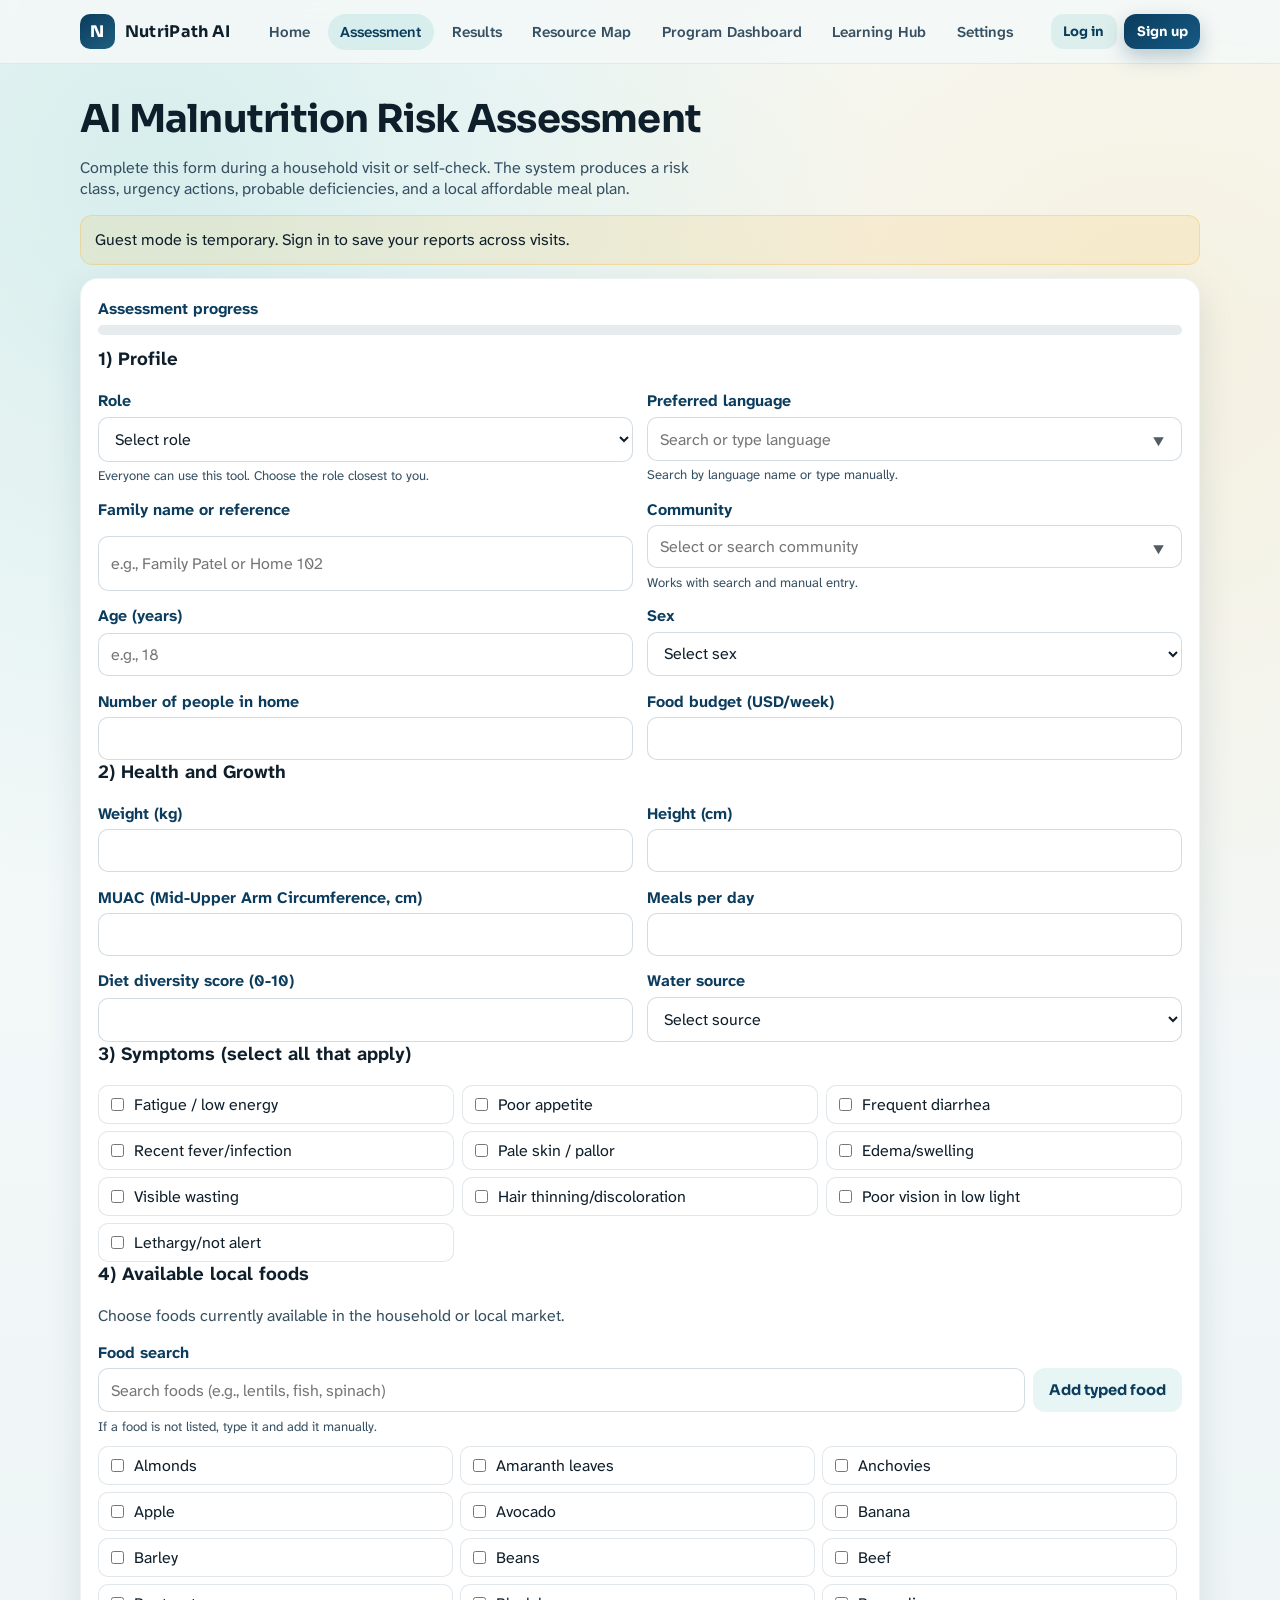
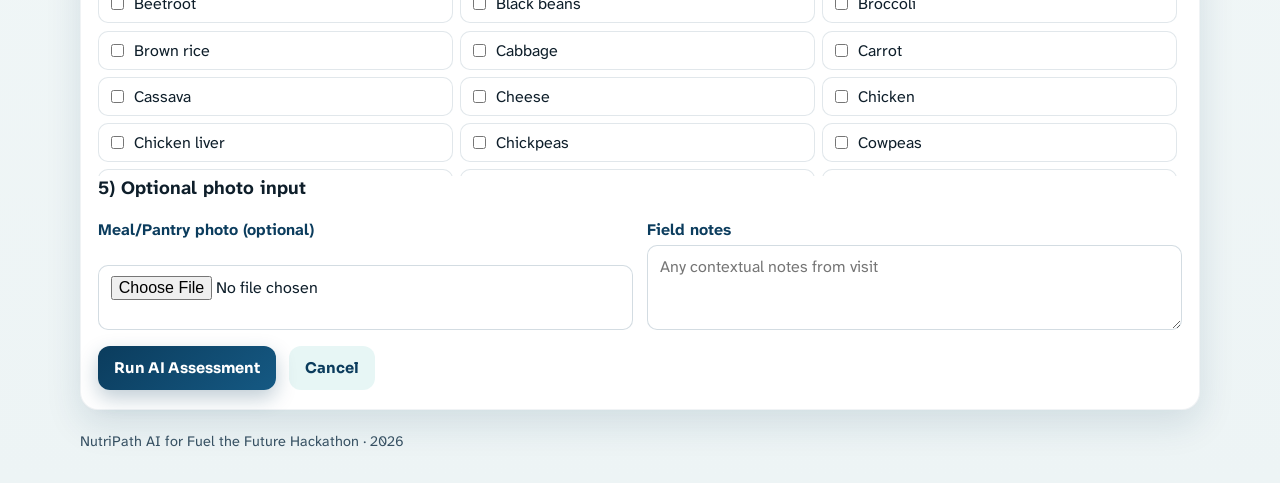
==== assessment.html @ b8ae882f "Accept custom typed inputs across assessment/map and improve custom food flow" ====
<!doctype html>
<html lang="en">
  <head>
    <meta charset="UTF-8" />
    <meta name="viewport" content="width=device-width, initial-scale=1.0" />
    <meta name="theme-color" content="#0b3c5d" />
    <title>NutriPath AI | Assessment</title>
    <link rel="stylesheet" href="./styles.css" />
  </head>
  <body data-page="assessment" data-title-key="title_assessment">
    <header class="topbar">
      <div class="container nav">
        <a class="brand" href="./index.html"><span class="brand-mark">N</span><span>NutriPath AI</span></a>
        <nav class="nav-links" aria-label="Primary navigation">
          <a class="nav-link" data-nav="home" href="./index.html">Home</a>
          <a class="nav-link" data-nav="assessment" href="./assessment.html">Assessment</a>
          <a class="nav-link" data-nav="results" href="./results.html">Results</a>
          <a class="nav-link" data-nav="map" href="./map.html">Resource Map</a>
          <a class="nav-link" data-nav="dashboard" href="./dashboard.html">Program Dashboard</a>
          <a class="nav-link" data-nav="learn" href="./learn.html">Learning Hub</a>
        </nav>
      </div>
    </header>

    <main class="container">
      <section class="page-header">
        <h1 class="page-title" data-i18n="assessment_title">AI Malnutrition Risk Assessment</h1>
        <p class="page-desc" data-i18n="assessment_desc">
          Complete this form during a household visit or self-check. The system produces a risk class, urgency actions,
          probable deficiencies, and a local affordable meal plan.
        </p>
        <div class="alert alert-warn" style="margin-top: 0.7rem;" data-i18n="guest_mode_banner">
          Guest mode is temporary. Sign in to save your reports across visits.
        </div>
      </section>

      <section class="card section">
        <div class="field" style="margin-bottom: 0.8rem;">
          <label for="progress" data-i18n="assessment_progress">Assessment progress</label>
          <div class="progress" id="progress" aria-label="Form completion progress" role="progressbar" aria-valuemin="0" aria-valuemax="100" aria-valuenow="0">
            <span></span>
          </div>
        </div>

        <form id="assessment-form" novalidate>
          <h3 data-i18n="assessment_section_profile">1) Profile</h3>
          <div class="form-grid">
            <div class="field">
              <label for="role" data-i18n="assessment_label_role">Role</label>
              <select id="role" name="role" required>
                <option value="" data-i18n="assessment_option_select_role">Select role</option>
                <option data-i18n="assessment_role_individual">Individual / Family Member</option>
                <option data-i18n="assessment_role_caregiver">Caregiver / Parent</option>
                <option data-i18n="assessment_role_chw">Community Health Worker</option>
                <option data-i18n="assessment_role_ngo">NGO / Clinic Staff</option>
              </select>
              <span class="field-hint" data-i18n="assessment_role_hint">Everyone can use this tool. Choose the role closest to you.</span>
            </div>
            <div class="field">
              <label for="language" data-i18n="assessment_label_language">Preferred language</label>
              <input id="language" name="language" list="language-options" placeholder="Search or type language" data-i18n-placeholder="assessment_placeholder_language" required />
              <datalist id="language-options"></datalist>
              <span class="field-hint" data-i18n="assessment_language_hint">Search by language name or type manually.</span>
            </div>
            <div class="field">
              <label for="householdName" data-i18n="assessment_label_household">Family name or reference</label>
              <input id="householdName" name="householdName" placeholder="e.g., Family Patel or Home 102" data-i18n-placeholder="assessment_placeholder_household" required />
            </div>
            <div class="field">
              <label for="community" data-i18n="assessment_label_community">Community</label>
              <input id="community" name="community" list="community-options" placeholder="Select or search community" data-i18n-placeholder="placeholder_community_search" required />
              <datalist id="community-options"></datalist>
              <span class="field-hint" data-i18n="assessment_community_hint">Works with search and manual entry.</span>
            </div>
            <div class="field">
              <label for="ageYears" data-i18n="assessment_label_age">Age (years)</label>
              <input id="ageYears" name="ageYears" type="number" min="0" max="120" step="1" placeholder="e.g., 18" data-i18n-placeholder="assessment_placeholder_age" required />
            </div>
            <div class="field">
              <label for="sex" data-i18n="assessment_label_sex">Sex</label>
              <select id="sex" name="sex" required>
                <option value="" data-i18n="assessment_option_select_sex">Select sex</option>
                <option data-i18n="assessment_option_female">Female</option>
                <option data-i18n="assessment_option_male">Male</option>
              </select>
            </div>
            <div class="field">
              <label for="householdSize" data-i18n="assessment_label_household_size">Number of people in home</label>
              <input id="householdSize" name="householdSize" type="number" min="1" max="20" required />
            </div>
            <div class="field">
              <label for="weeklyBudget" data-i18n="assessment_label_budget">Food budget (USD/week)</label>
              <input id="weeklyBudget" name="weeklyBudget" type="number" min="1" max="500" required />
            </div>
          </div>

          <h3 data-i18n="assessment_section_health">2) Health and Growth</h3>
          <div class="form-grid">
            <div class="field">
              <label for="weight" data-i18n="assessment_label_weight">Weight (kg)</label>
              <input id="weight" name="weight" type="number" step="0.1" min="1" max="150" required />
            </div>
            <div class="field">
              <label for="height" data-i18n="assessment_label_height">Height (cm)</label>
              <input id="height" name="height" type="number" step="0.1" min="30" max="220" required />
            </div>
            <div class="field">
              <label for="muac" data-i18n="assessment_label_muac">MUAC (Mid-Upper Arm Circumference, cm)</label>
              <input id="muac" name="muac" type="number" step="0.1" min="8" max="35" required />
            </div>
            <div class="field">
              <label for="mealsPerDay" data-i18n="assessment_label_meals">Meals per day</label>
              <input id="mealsPerDay" name="mealsPerDay" type="number" min="1" max="8" required />
            </div>
            <div class="field">
              <label for="dietDiversity" data-i18n="assessment_label_diversity">Diet diversity score (0-10)</label>
              <input id="dietDiversity" name="dietDiversity" type="number" min="0" max="10" required />
            </div>
            <div class="field">
              <label for="waterSource" data-i18n="assessment_label_water">Water source</label>
              <select id="waterSource" name="waterSource" required>
                <option value="" data-i18n="assessment_option_select_source">Select source</option>
                <option value="safe" data-i18n="assessment_option_safe_water">Safe (treated/piped)</option>
                <option value="unsafe" data-i18n="assessment_option_unsafe_water">Unsafe (untreated/open)</option>
              </select>
            </div>
          </div>

          <h3 data-i18n="assessment_section_symptoms">3) Symptoms (select all that apply)</h3>
          <div class="checkbox-grid" id="symptom-list"></div>

          <h3 data-i18n="assessment_section_foods">4) Available local foods</h3>
          <p class="small-text" data-i18n="assessment_food_desc">Choose foods currently available in the household or local market.</p>
          <div class="field search-row">
            <label for="food-search" data-i18n="assessment_label_food_search">Food search</label>
            <div class="inline-search-actions">
              <input id="food-search" type="search" placeholder="Search foods (e.g., lentils, fish, spinach)" data-i18n-placeholder="assessment_placeholder_food_search" />
              <button id="add-custom-food" class="btn btn-secondary" type="button">Add typed food</button>
            </div>
            <span id="custom-food-status" class="field-hint">If a food is not listed, type it and add it manually.</span>
          </div>
          <div class="selected-foods" id="custom-food-list" aria-live="polite"></div>
          <div class="checkbox-grid scroll-grid" id="food-list"></div>

          <h3 data-i18n="assessment_section_photo">5) Optional photo input</h3>
          <div class="form-grid">
            <div class="field">
              <label for="foodPhoto" data-i18n="assessment_label_photo">Meal/Pantry photo (optional)</label>
              <input id="foodPhoto" name="foodPhoto" type="file" accept="image/*" />
            </div>
            <div class="field">
              <label for="notes" data-i18n="assessment_label_notes">Field notes</label>
              <textarea id="notes" name="notes" rows="3" placeholder="Any contextual notes from visit" data-i18n-placeholder="assessment_placeholder_notes"></textarea>
            </div>
          </div>

          <div id="validation-message" class="alert alert-danger hide" role="alert"></div>
          <div class="cta-row" style="margin-top: 1rem;">
            <button class="btn btn-primary" type="submit" data-i18n="assessment_btn_run">Run AI Assessment</button>
            <a class="btn btn-secondary" href="./index.html" data-i18n="common_cancel">Cancel</a>
          </div>
        </form>
      </section>
    </main>

    <footer class="container footer"><span data-i18n="footer_prefix">NutriPath AI for Fuel the Future Hackathon</span> · <span id="year"></span></footer>

    <script src="./data.js"></script>
    <script src="./app.js"></script>
    <script src="./assessment.js"></script>
  </body>
</html>
---- styles.css ----
@import url('https://fonts.googleapis.com/css2?family=Sora:wght@400;600;700;800&family=Atkinson+Hyperlegible+Next:wght@400;500;700&display=swap');

:root {
  --bg: #f4f8f7;
  --surface: #ffffff;
  --ink: #0e1e2a;
  --ink-soft: #365062;
  --primary: #0b3c5d;
  --accent: #17a398;
  --warn: #f4b942;
  --danger: #e63946;
  --success: #11825f;
  --radius-lg: 18px;
  --radius-md: 12px;
  --shadow: 0 14px 36px rgba(11, 60, 93, 0.12);
}

* {
  box-sizing: border-box;
}

body {
  margin: 0;
  font-family: "Atkinson Hyperlegible Next", sans-serif;
  background:
    radial-gradient(circle at 12% 8%, rgba(23, 163, 152, 0.14), transparent 33%),
    radial-gradient(circle at 90% 16%, rgba(244, 185, 66, 0.14), transparent 35%),
    linear-gradient(180deg, #f7fbfb 0%, #edf4f5 100%);
  color: var(--ink);
  min-height: 100vh;
  overflow-x: hidden;
}

a {
  color: inherit;
  text-decoration: none;
}

img {
  max-width: 100%;
}

.container {
  width: min(1120px, calc(100% - 2.2rem));
  margin: 0 auto;
}

.topbar {
  position: sticky;
  top: 0;
  z-index: 20;
  backdrop-filter: blur(8px);
  background: rgba(244, 248, 247, 0.86);
  border-bottom: 1px solid rgba(11, 60, 93, 0.08);
}

.nav {
  display: flex;
  align-items: center;
  justify-content: space-between;
  padding: 0.85rem 0;
  gap: 1rem;
}

.brand {
  display: flex;
  align-items: center;
  gap: 0.6rem;
  font-family: Sora, sans-serif;
  font-weight: 700;
  letter-spacing: 0.02em;
}

.brand-mark {
  width: 35px;
  height: 35px;
  border-radius: 10px;
  background: linear-gradient(145deg, var(--primary), #1f5f7f);
  display: grid;
  place-items: center;
  color: #fff;
  font-weight: 800;
}

.nav-links {
  display: flex;
  gap: 0.35rem;
  flex-wrap: wrap;
}

.auth-controls {
  display: flex;
  gap: 0.45rem;
  align-items: center;
  flex-wrap: wrap;
}

.auth-user {
  border-radius: 999px;
  background: rgba(11, 60, 93, 0.08);
  border: 1px solid rgba(11, 60, 93, 0.08);
  color: var(--primary);
  font-weight: 700;
  padding: 0.36rem 0.7rem;
  font-size: 0.8rem;
}

.nav-link {
  padding: 0.5rem 0.78rem;
  border-radius: 999px;
  color: var(--ink-soft);
  font-weight: 600;
  font-size: 0.94rem;
}

.nav-link.active,
.nav-link:hover {
  background: rgba(23, 163, 152, 0.12);
  color: var(--primary);
}

.hero {
  padding: 3.5rem 0 2.4rem;
  display: grid;
  gap: 1.4rem;
}

.hero h1,
.page-title {
  font-family: Sora, sans-serif;
  line-height: 1.08;
  margin: 0;
  letter-spacing: -0.02em;
}

.hero h1 {
  font-size: clamp(2rem, 4.2vw, 3.4rem);
  max-width: 16ch;
}

.hero p {
  font-size: 1.05rem;
  color: var(--ink-soft);
  margin: 0;
  max-width: 60ch;
}

.cta-row {
  display: flex;
  gap: 0.8rem;
  flex-wrap: wrap;
}

.btn {
  border: 0;
  cursor: pointer;
  display: inline-flex;
  align-items: center;
  justify-content: center;
  gap: 0.45rem;
  border-radius: 12px;
  padding: 0.8rem 1rem;
  font-weight: 700;
  font-family: Sora, sans-serif;
  font-size: 0.92rem;
  transition: transform 0.16s ease, box-shadow 0.16s ease;
}

.btn:hover {
  transform: translateY(-1px);
}

.btn-small {
  padding: 0.55rem 0.78rem;
  font-size: 0.82rem;
}

.btn-primary {
  background: linear-gradient(140deg, var(--primary), #155983);
  color: #fff;
  box-shadow: 0 8px 20px rgba(11, 60, 93, 0.26);
}

.btn-secondary {
  background: rgba(23, 163, 152, 0.1);
  color: var(--primary);
}

.btn-danger {
  background: var(--danger);
  color: #fff;
}

.badges {
  display: flex;
  gap: 0.6rem;
  flex-wrap: wrap;
}

.badge {
  background: rgba(11, 60, 93, 0.08);
  color: var(--primary);
  border: 1px solid rgba(11, 60, 93, 0.08);
  border-radius: 999px;
  padding: 0.25rem 0.65rem;
  font-size: 0.82rem;
  font-weight: 700;
}

.grid-3 {
  display: grid;
  grid-template-columns: repeat(3, minmax(0, 1fr));
  gap: 1rem;
}

.grid-2 {
  display: grid;
  grid-template-columns: 1.2fr 1fr;
  gap: 1rem;
}

.card {
  background: var(--surface);
  border-radius: var(--radius-lg);
  padding: 1.05rem;
  box-shadow: var(--shadow);
  border: 1px solid rgba(11, 60, 93, 0.06);
}

.feature-card h3,
h2,
h3,
h4 {
  margin-top: 0;
}

.feature-card p,
.small-text,
.subtle {
  color: var(--ink-soft);
}

.kpi {
  display: grid;
  gap: 0.35rem;
  border-radius: 14px;
  padding: 0.85rem;
  background: rgba(23, 163, 152, 0.08);
}

.kpi strong {
  font-family: Sora, sans-serif;
  font-size: 1.3rem;
  color: var(--primary);
}

.section {
  padding-block: 1.2rem;
}

.page-header {
  padding: 2.2rem 0 0.8rem;
}

.page-title {
  font-size: clamp(1.7rem, 3.2vw, 2.4rem);
}

.page-desc {
  color: var(--ink-soft);
  max-width: 62ch;
}

.form-grid {
  display: grid;
  grid-template-columns: repeat(2, minmax(0, 1fr));
  gap: 0.9rem;
}

.field {
  display: grid;
  gap: 0.35rem;
  min-width: 0;
}

.field label {
  font-weight: 700;
  color: var(--primary);
}

input,
select,
textarea {
  width: 100%;
  border-radius: 10px;
  border: 1px solid rgba(11, 60, 93, 0.18);
  background: #fff;
  padding: 0.62rem 0.75rem;
  font: inherit;
  color: var(--ink);
}

input[list]::-webkit-calendar-picker-indicator {
  opacity: 0.72;
}

input:focus,
select:focus,
textarea:focus {
  outline: 2px solid rgba(23, 163, 152, 0.26);
  border-color: var(--accent);
}

.checkbox-grid {
  display: grid;
  grid-template-columns: repeat(3, minmax(0, 1fr));
  gap: 0.45rem;
}

.scroll-grid {
  max-height: 330px;
  overflow: auto;
  padding-right: 0.35rem;
}

.search-row {
  margin: 0.55rem 0 0.7rem;
}

.inline-search-actions {
  display: grid;
  grid-template-columns: 1fr auto;
  gap: 0.5rem;
}

.field-hint {
  font-size: 0.82rem;
  color: var(--ink-soft);
}

.checkbox-item {
  display: flex;
  align-items: center;
  gap: 0.45rem;
  border: 1px solid rgba(11, 60, 93, 0.12);
  border-radius: 10px;
  padding: 0.5rem;
  background: #fff;
}

.checkbox-item input {
  width: auto;
}

.progress {
  height: 10px;
  border-radius: 999px;
  background: rgba(11, 60, 93, 0.1);
  overflow: hidden;
}

.progress > span {
  display: block;
  height: 100%;
  border-radius: inherit;
  background: linear-gradient(90deg, var(--accent), #34b9ac);
  width: 0;
  transition: width 0.2s ease;
}

.alert {
  border-radius: 12px;
  padding: 0.85rem;
  border: 1px solid rgba(11, 60, 93, 0.1);
}

.alert-danger {
  background: rgba(230, 57, 70, 0.1);
  border-color: rgba(230, 57, 70, 0.3);
}

.alert-warn {
  background: rgba(244, 185, 66, 0.15);
  border-color: rgba(244, 185, 66, 0.35);
}

.alert-success {
  background: rgba(17, 130, 95, 0.1);
  border-color: rgba(17, 130, 95, 0.3);
}

.risk-ring {
  width: 140px;
  aspect-ratio: 1;
  border-radius: 50%;
  display: grid;
  place-items: center;
  margin: 0 auto;
  background:
    radial-gradient(circle closest-side, #fff 78%, transparent 79% 100%),
    conic-gradient(var(--ring-color, var(--accent)) calc(var(--ring-progress, 0) * 1%), rgba(11, 60, 93, 0.13) 0);
}

.risk-ring strong {
  font-family: Sora, sans-serif;
  font-size: 1.55rem;
  color: var(--primary);
}

.table {
  width: 100%;
  border-collapse: collapse;
}

.table th,
.table td {
  padding: 0.55rem;
  text-align: left;
  border-bottom: 1px solid rgba(11, 60, 93, 0.08);
  vertical-align: top;
}

.table th {
  color: var(--primary);
  font-family: Sora, sans-serif;
  font-size: 0.84rem;
}

.map-shell {
  display: grid;
  grid-template-columns: 330px 1fr;
  gap: 1rem;
}

#resource-map {
  height: 500px;
  border-radius: var(--radius-lg);
  overflow: hidden;
  border: 1px solid rgba(11, 60, 93, 0.08);
}

#resource-map .leaflet-control-attribution {
  font-size: 0.66rem;
  background: rgba(255, 255, 255, 0.72);
  color: #355266;
  padding: 0.12rem 0.4rem;
}

.map-label {
  background: transparent;
  border: 0;
}

.map-label span {
  display: inline-block;
  font-size: 0.6rem;
  font-weight: 700;
  line-height: 1.2;
  color: rgba(11, 60, 93, 0.82);
  font-family: Sora, sans-serif;
  background: rgba(255, 255, 255, 0.72);
  border: 1px solid rgba(11, 60, 93, 0.14);
  border-radius: 999px;
  padding: 0.08rem 0.32rem;
  white-space: nowrap;
  text-transform: none;
}

.resource-list {
  display: grid;
  gap: 0.6rem;
  max-height: 500px;
  overflow: auto;
}

.resource-item {
  border: 1px solid rgba(11, 60, 93, 0.1);
  border-radius: 10px;
  padding: 0.7rem;
  background: #fff;
}

.tag {
  display: inline-block;
  font-size: 0.74rem;
  padding: 0.2rem 0.5rem;
  border-radius: 999px;
  background: rgba(23, 163, 152, 0.14);
  color: var(--primary);
  margin-right: 0.3rem;
}

.metric-grid {
  display: grid;
  grid-template-columns: repeat(4, minmax(0, 1fr));
  gap: 0.75rem;
}

.metric {
  background: #fff;
  border-radius: 12px;
  padding: 0.8rem;
  border: 1px solid rgba(11, 60, 93, 0.08);
}

.metric span {
  color: var(--ink-soft);
  font-size: 0.84rem;
}

.metric strong {
  display: block;
  margin-top: 0.2rem;
  font-family: Sora, sans-serif;
  color: var(--primary);
  font-size: 1.35rem;
}

.lesson-grid {
  display: grid;
  grid-template-columns: repeat(3, minmax(0, 1fr));
  gap: 1rem;
}

.lesson-card {
  border-radius: 14px;
  padding: 1rem;
  border: 1px solid rgba(11, 60, 93, 0.1);
  background: #fff;
}

.selected-foods {
  display: flex;
  flex-wrap: wrap;
  gap: 0.45rem;
  margin-top: 0.7rem;
}

.selected-food-chip {
  display: inline-flex;
  align-items: center;
  gap: 0.35rem;
  border: 1px solid rgba(11, 60, 93, 0.12);
  border-radius: 999px;
  padding: 0.25rem 0.55rem;
  background: rgba(23, 163, 152, 0.08);
  color: var(--primary);
  font-size: 0.82rem;
  font-weight: 700;
}

.selected-food-chip button {
  border: 0;
  background: transparent;
  color: var(--primary);
  cursor: pointer;
  font-weight: 800;
  line-height: 1;
  padding: 0;
}

#hub-food-results .card {
  box-shadow: none;
}

#hub-food-results ul {
  margin: 0.45rem 0 0;
  padding-left: 1.1rem;
  display: grid;
  gap: 0.4rem;
}

.meal-idea-item {
  background: rgba(23, 163, 152, 0.06);
  border: 1px solid rgba(11, 60, 93, 0.1);
  border-radius: 10px;
  padding: 0.55rem 0.65rem;
  list-style: none;
}

.meal-idea-name {
  display: block;
  font-family: Sora, sans-serif;
  color: var(--primary);
  margin-bottom: 0.2rem;
}

.footer {
  padding: 1.4rem 0 2rem;
  color: var(--ink-soft);
  font-size: 0.9rem;
}

.auth-shell {
  display: grid;
  gap: 1rem;
  grid-template-columns: repeat(2, minmax(0, 1fr));
}

.status-msg {
  font-size: 0.9rem;
  margin-top: 0.5rem;
}

.status-ok {
  color: var(--success);
}

.status-err {
  color: var(--danger);
}

.hide {
  display: none !important;
}

@media (max-width: 980px) {
  .grid-3,
  .lesson-grid,
  .metric-grid,
  .checkbox-grid,
  .form-grid {
    grid-template-columns: repeat(2, minmax(0, 1fr));
  }

  .grid-2,
  .map-shell {
    grid-template-columns: 1fr;
  }

  #resource-map {
    height: 380px;
  }
}

@media (max-width: 680px) {
  .grid-3,
  .lesson-grid,
  .metric-grid,
  .checkbox-grid,
  .form-grid {
    grid-template-columns: 1fr;
  }

  .hero {
    padding-top: 2.5rem;
  }

  .nav {
    align-items: flex-start;
    flex-direction: column;
  }

  .nav-links {
    width: 100%;
    overflow-x: auto;
    padding-bottom: 0.2rem;
    flex-wrap: nowrap;
  }

  .auth-controls {
    width: 100%;
  }

  .auth-shell {
    grid-template-columns: 1fr;
  }
}
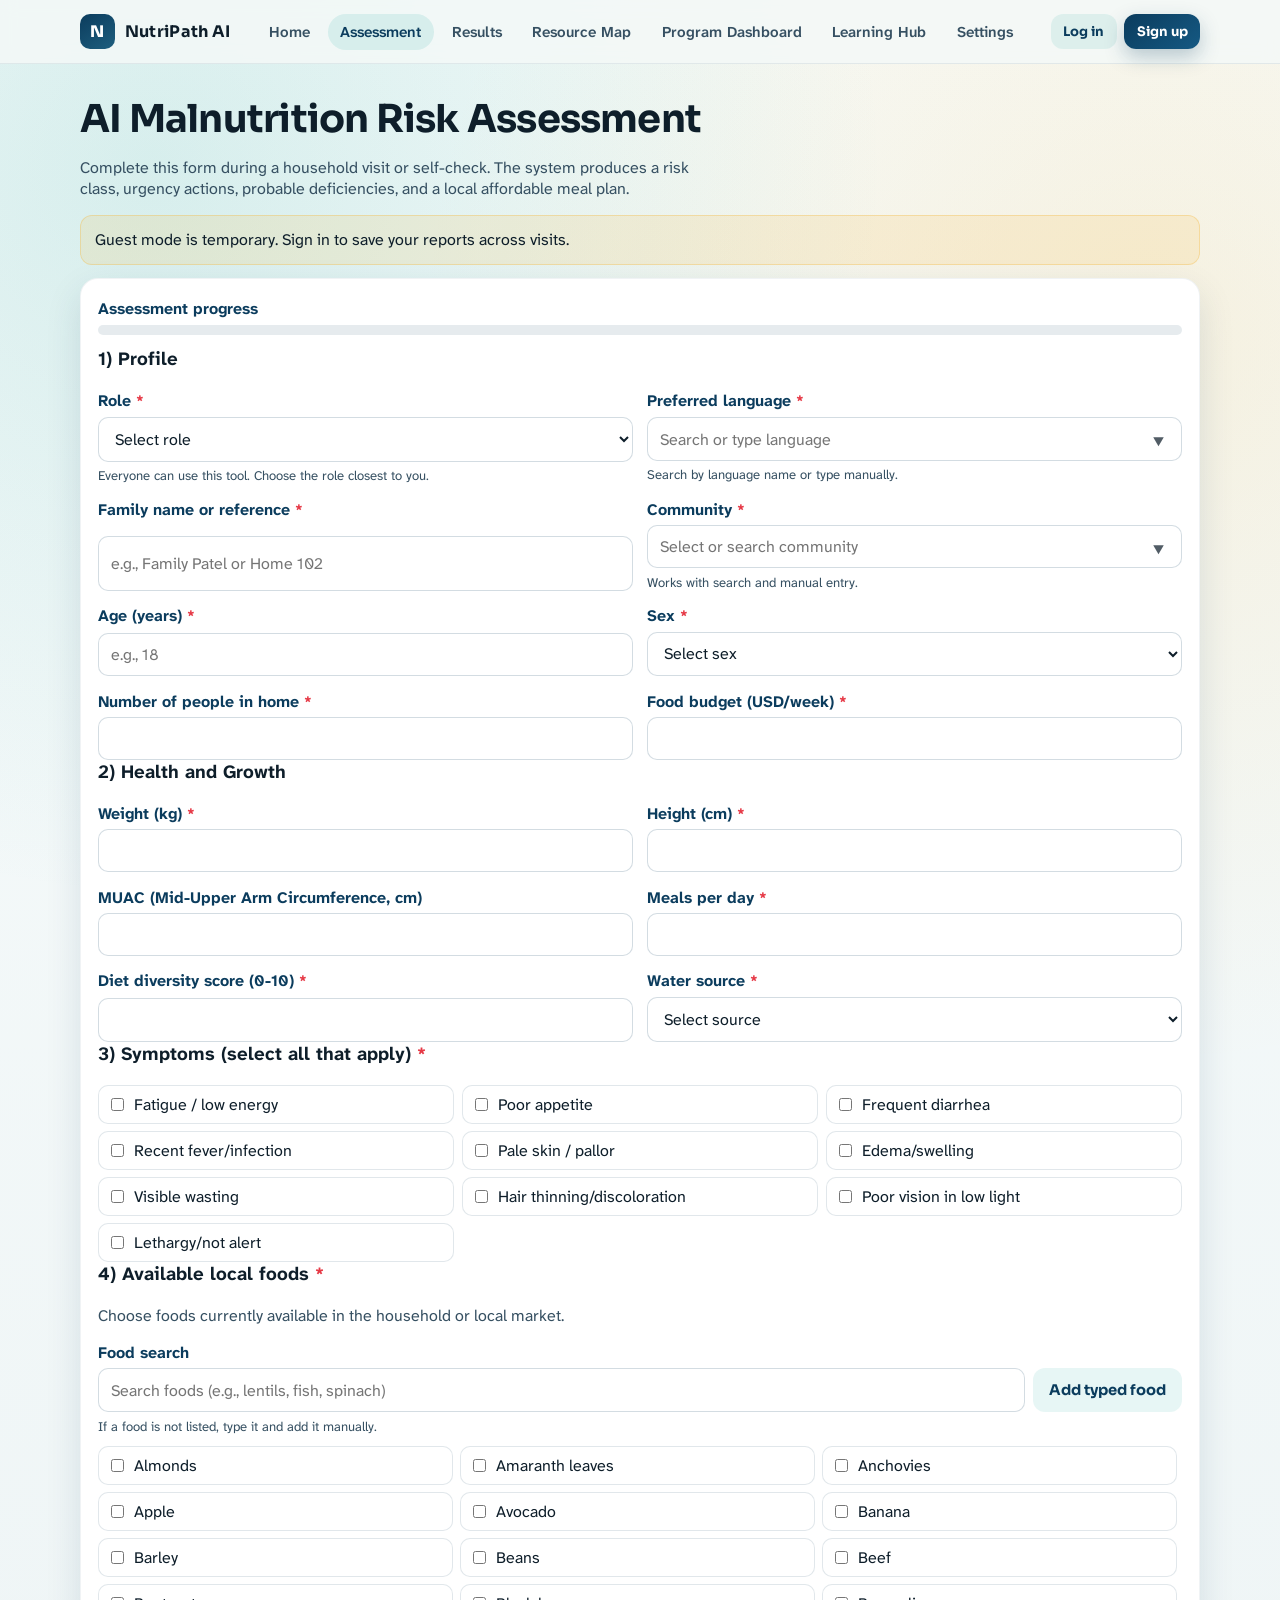
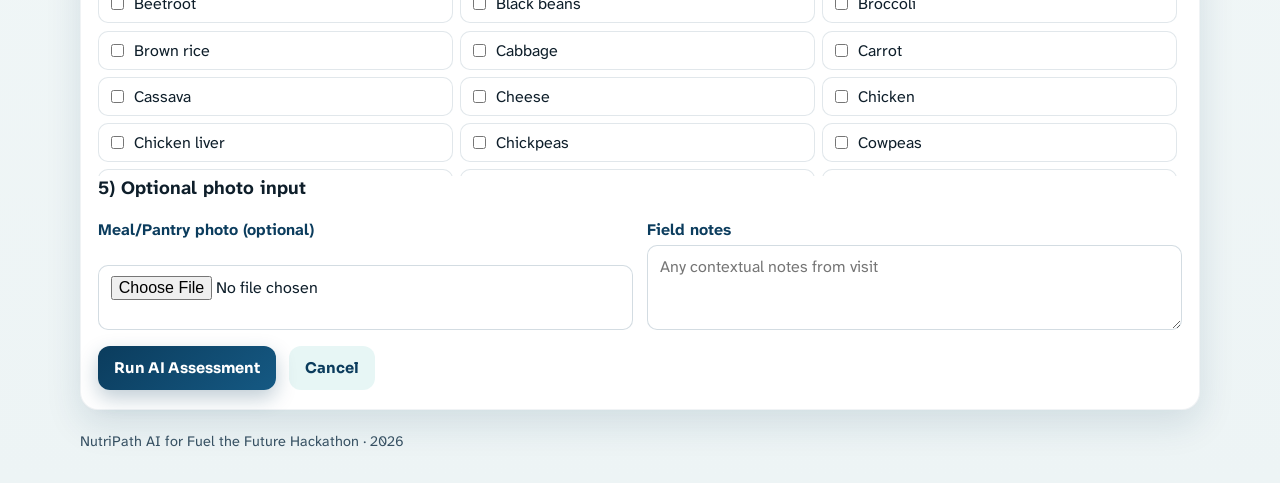
==== commit 158a8698: "Fix location filter fallback, expand resources, and make MUAC optional" ====
--- a/assessment.html
+++ b/assessment.html
@@ -46,7 +46,7 @@
           <h3 data-i18n="assessment_section_profile">1) Profile</h3>
           <div class="form-grid">
             <div class="field">
-              <label for="role" data-i18n="assessment_label_role">Role</label>
+              <label for="role" class="required-field-label" data-i18n="assessment_label_role">Role</label>
               <select id="role" name="role" required>
                 <option value="" data-i18n="assessment_option_select_role">Select role</option>
                 <option data-i18n="assessment_role_individual">Individual / Family Member</option>
@@ -57,27 +57,27 @@
               <span class="field-hint" data-i18n="assessment_role_hint">Everyone can use this tool. Choose the role closest to you.</span>
             </div>
             <div class="field">
-              <label for="language" data-i18n="assessment_label_language">Preferred language</label>
+              <label for="language" class="required-field-label" data-i18n="assessment_label_language">Preferred language</label>
               <input id="language" name="language" list="language-options" placeholder="Search or type language" data-i18n-placeholder="assessment_placeholder_language" required />
               <datalist id="language-options"></datalist>
               <span class="field-hint" data-i18n="assessment_language_hint">Search by language name or type manually.</span>
             </div>
             <div class="field">
-              <label for="householdName" data-i18n="assessment_label_household">Family name or reference</label>
+              <label for="householdName" class="required-field-label" data-i18n="assessment_label_household">Family name or reference</label>
               <input id="householdName" name="householdName" placeholder="e.g., Family Patel or Home 102" data-i18n-placeholder="assessment_placeholder_household" required />
             </div>
             <div class="field">
-              <label for="community" data-i18n="assessment_label_community">Community</label>
+              <label for="community" class="required-field-label" data-i18n="assessment_label_community">Community</label>
               <input id="community" name="community" list="community-options" placeholder="Select or search community" data-i18n-placeholder="placeholder_community_search" required />
               <datalist id="community-options"></datalist>
               <span class="field-hint" data-i18n="assessment_community_hint">Works with search and manual entry.</span>
             </div>
             <div class="field">
-              <label for="ageYears" data-i18n="assessment_label_age">Age (years)</label>
+              <label for="ageYears" class="required-field-label" data-i18n="assessment_label_age">Age (years)</label>
               <input id="ageYears" name="ageYears" type="number" min="0" max="120" step="1" placeholder="e.g., 18" data-i18n-placeholder="assessment_placeholder_age" required />
             </div>
             <div class="field">
-              <label for="sex" data-i18n="assessment_label_sex">Sex</label>
+              <label for="sex" class="required-field-label" data-i18n="assessment_label_sex">Sex</label>
               <select id="sex" name="sex" required>
                 <option value="" data-i18n="assessment_option_select_sex">Select sex</option>
                 <option data-i18n="assessment_option_female">Female</option>
@@ -85,11 +85,11 @@
               </select>
             </div>
             <div class="field">
-              <label for="householdSize" data-i18n="assessment_label_household_size">Number of people in home</label>
+              <label for="householdSize" class="required-field-label" data-i18n="assessment_label_household_size">Number of people in home</label>
               <input id="householdSize" name="householdSize" type="number" min="1" max="20" required />
             </div>
             <div class="field">
-              <label for="weeklyBudget" data-i18n="assessment_label_budget">Food budget (USD/week)</label>
+              <label for="weeklyBudget" class="required-field-label" data-i18n="assessment_label_budget">Food budget (USD/week)</label>
               <input id="weeklyBudget" name="weeklyBudget" type="number" min="1" max="500" required />
             </div>
           </div>
@@ -97,27 +97,27 @@
           <h3 data-i18n="assessment_section_health">2) Health and Growth</h3>
           <div class="form-grid">
             <div class="field">
-              <label for="weight" data-i18n="assessment_label_weight">Weight (kg)</label>
+              <label for="weight" class="required-field-label" data-i18n="assessment_label_weight">Weight (kg)</label>
               <input id="weight" name="weight" type="number" step="0.1" min="1" max="150" required />
             </div>
             <div class="field">
-              <label for="height" data-i18n="assessment_label_height">Height (cm)</label>
+              <label for="height" class="required-field-label" data-i18n="assessment_label_height">Height (cm)</label>
               <input id="height" name="height" type="number" step="0.1" min="30" max="220" required />
             </div>
             <div class="field">
               <label for="muac" data-i18n="assessment_label_muac">MUAC (Mid-Upper Arm Circumference, cm)</label>
-              <input id="muac" name="muac" type="number" step="0.1" min="8" max="35" required />
+              <input id="muac" name="muac" type="number" step="0.1" min="8" max="35" />
             </div>
             <div class="field">
-              <label for="mealsPerDay" data-i18n="assessment_label_meals">Meals per day</label>
+              <label for="mealsPerDay" class="required-field-label" data-i18n="assessment_label_meals">Meals per day</label>
               <input id="mealsPerDay" name="mealsPerDay" type="number" min="1" max="8" required />
             </div>
             <div class="field">
-              <label for="dietDiversity" data-i18n="assessment_label_diversity">Diet diversity score (0-10)</label>
+              <label for="dietDiversity" class="required-field-label" data-i18n="assessment_label_diversity">Diet diversity score (0-10)</label>
               <input id="dietDiversity" name="dietDiversity" type="number" min="0" max="10" required />
             </div>
             <div class="field">
-              <label for="waterSource" data-i18n="assessment_label_water">Water source</label>
+              <label for="waterSource" class="required-field-label" data-i18n="assessment_label_water">Water source</label>
               <select id="waterSource" name="waterSource" required>
                 <option value="" data-i18n="assessment_option_select_source">Select source</option>
                 <option value="safe" data-i18n="assessment_option_safe_water">Safe (treated/piped)</option>
@@ -126,10 +126,10 @@
             </div>
           </div>
 
-          <h3 data-i18n="assessment_section_symptoms">3) Symptoms (select all that apply)</h3>
+          <h3 class="required-field-label" data-i18n="assessment_section_symptoms">3) Symptoms (select all that apply)</h3>
           <div class="checkbox-grid" id="symptom-list"></div>
 
-          <h3 data-i18n="assessment_section_foods">4) Available local foods</h3>
+          <h3 class="required-field-label" data-i18n="assessment_section_foods">4) Available local foods</h3>
           <p class="small-text" data-i18n="assessment_food_desc">Choose foods currently available in the household or local market.</p>
           <div class="field search-row">
             <label for="food-search" data-i18n="assessment_label_food_search">Food search</label>
--- a/styles.css
+++ b/styles.css
@@ -288,6 +288,12 @@
   color: var(--primary);
 }
 
+.required-field-label::after {
+  content: " *";
+  color: #e63946;
+  font-weight: 800;
+}
+
 input,
 select,
 textarea {
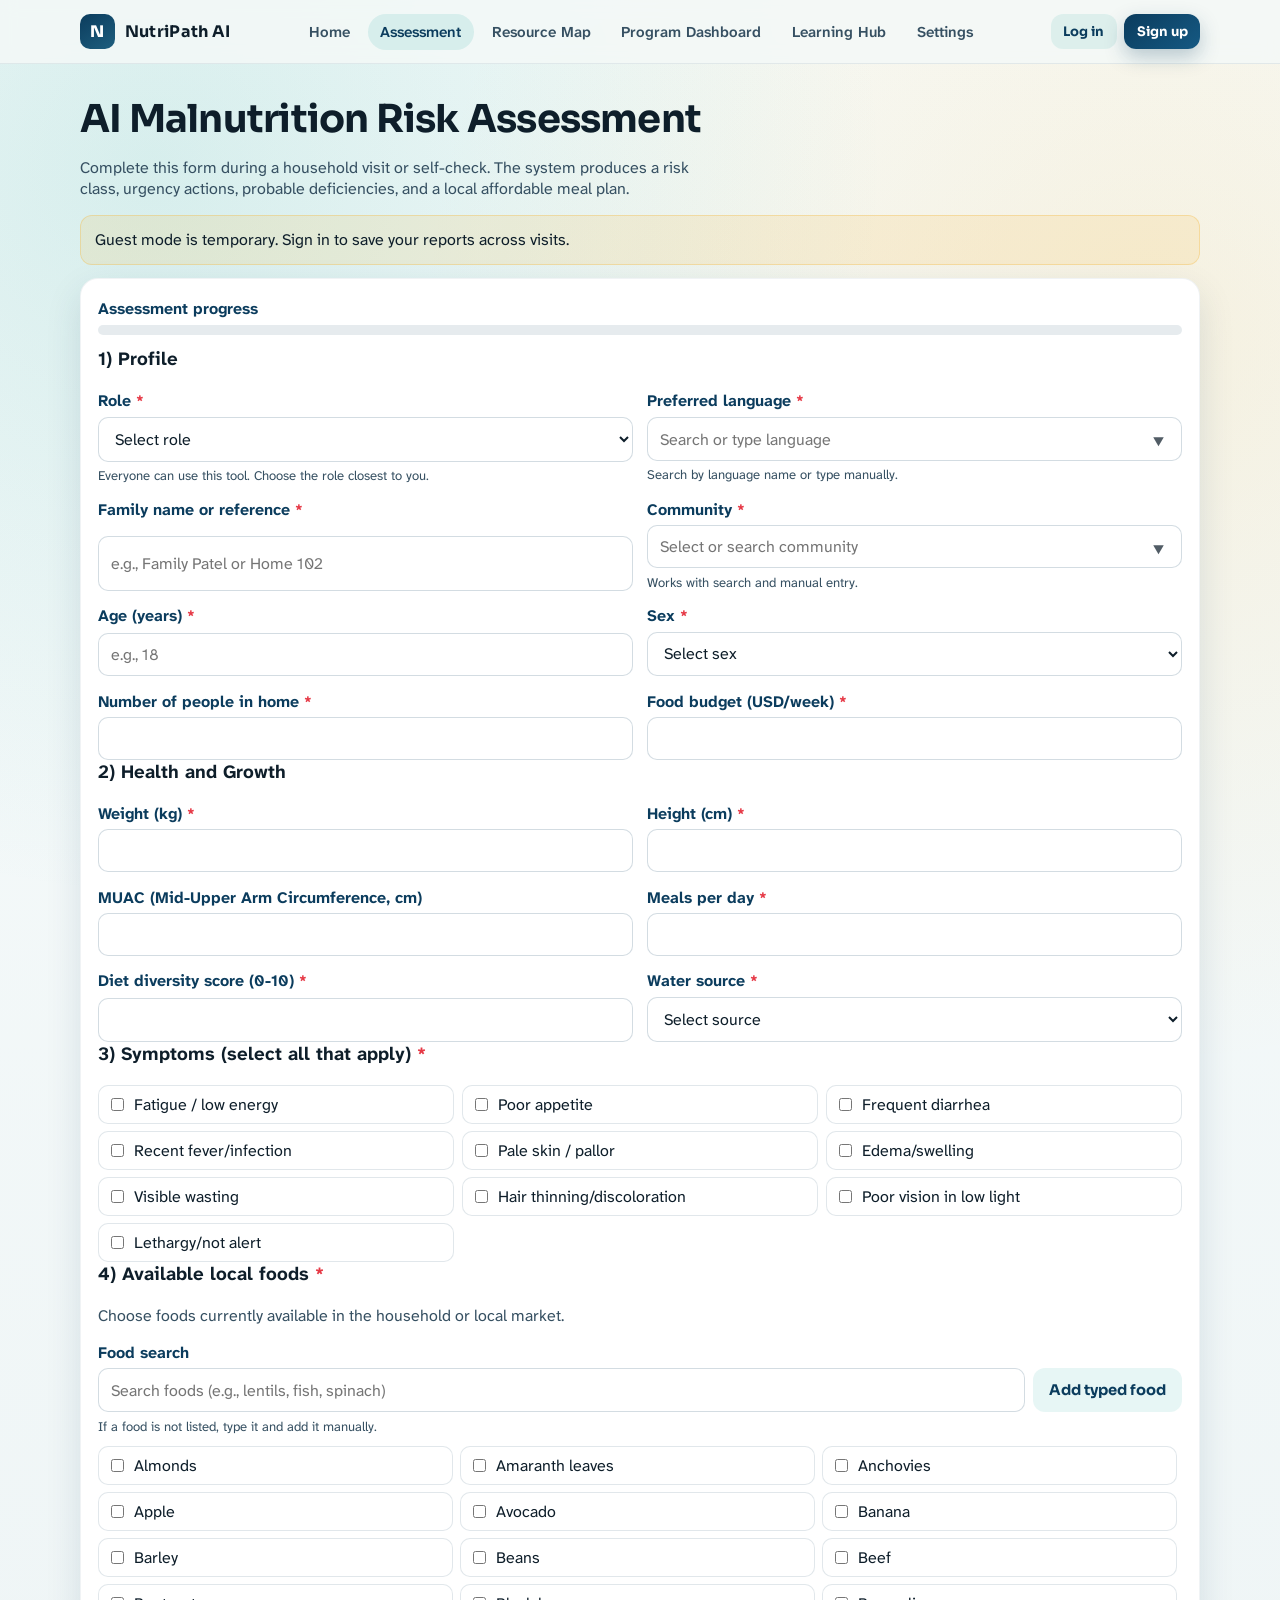
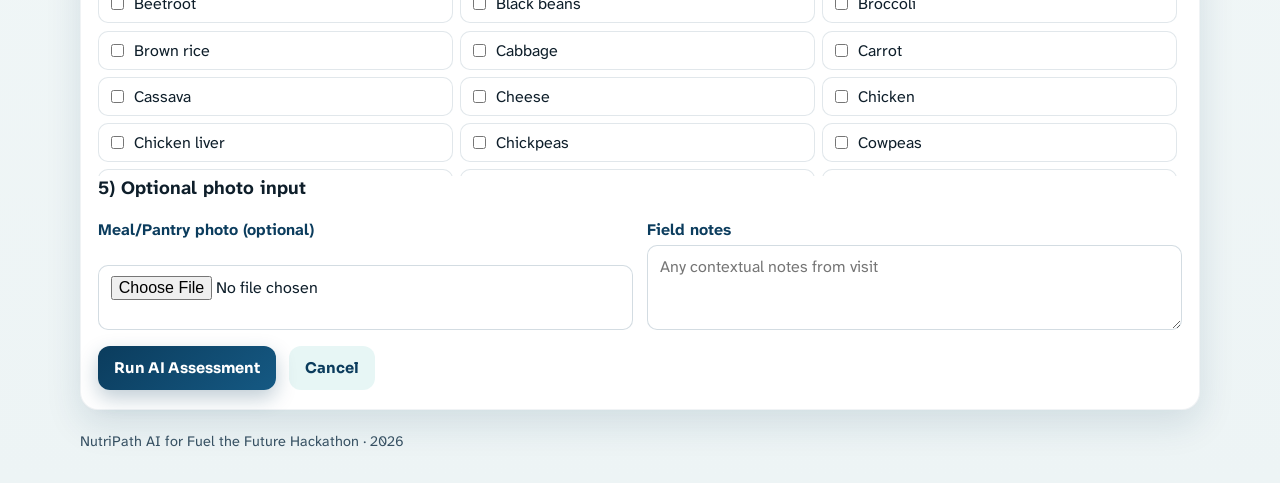
==== commit 822af193: "Merge assessment and results flow, simplify nav, and support inline results" ====
--- a/assessment.html
+++ b/assessment.html
@@ -14,7 +14,6 @@
         <nav class="nav-links" aria-label="Primary navigation">
           <a class="nav-link" data-nav="home" href="./index.html">Home</a>
           <a class="nav-link" data-nav="assessment" href="./assessment.html">Assessment</a>
-          <a class="nav-link" data-nav="results" href="./results.html">Results</a>
           <a class="nav-link" data-nav="map" href="./map.html">Resource Map</a>
           <a class="nav-link" data-nav="dashboard" href="./dashboard.html">Program Dashboard</a>
           <a class="nav-link" data-nav="learn" href="./learn.html">Learning Hub</a>
@@ -161,6 +160,86 @@
           </div>
         </form>
       </section>
+
+      <section id="assessment-results-panel" class="section hide">
+        <section class="page-header">
+          <h2 class="page-title" data-i18n="results_title">Assessment Results</h2>
+          <p class="page-desc" id="result-summary" data-i18n="results_latest">Latest AI screening output appears below.</p>
+        </section>
+
+        <section id="empty-state" class="card section hide">
+          <h3 data-i18n="results_empty_title">No assessment found</h3>
+          <p class="subtle" data-i18n="results_empty_desc">Run a new assessment to generate AI results and recommendations.</p>
+        </section>
+
+        <section id="results-content" class="section hide">
+          <div class="grid-2">
+            <article class="card">
+              <h3 data-i18n="results_risk_title">Risk Classification</h3>
+              <div class="risk-ring" id="risk-ring"><strong id="risk-score">0</strong></div>
+              <p><strong id="risk-category"></strong></p>
+              <div id="risk-alert" class="alert" role="status"></div>
+              <div class="cta-row" style="margin-top: 0.75rem;">
+                <button class="btn btn-secondary" id="speak-btn" type="button" data-i18n="results_btn_read">Read aloud</button>
+                <button class="btn btn-secondary" id="print-btn" type="button" data-i18n="results_btn_print">Print summary</button>
+              </div>
+            </article>
+
+            <article class="card">
+              <h3 data-i18n="results_actions_title">Priority Actions</h3>
+              <ol id="actions-list"></ol>
+              <div class="alert alert-warn" id="follow-up-text"></div>
+            </article>
+          </div>
+
+          <div class="grid-2 section">
+            <article class="card">
+              <h3 data-i18n="results_def_title">Likely Deficiencies</h3>
+              <table class="table" id="deficiency-table">
+                <thead>
+                  <tr>
+                    <th data-i18n="results_def_head_nutrient">Nutrient concern</th>
+                    <th data-i18n="results_def_head_signal">Signal score</th>
+                    <th data-i18n="results_def_head_conf">Confidence</th>
+                  </tr>
+                </thead>
+                <tbody></tbody>
+              </table>
+            </article>
+
+            <article class="card">
+              <h3 data-i18n="results_nearest_title">Nearest Services</h3>
+              <div id="resource-cards"></div>
+              <div class="cta-row" style="margin-top: 0.75rem;">
+                <a class="btn btn-primary" href="./map.html" data-i18n="results_open_map">Open Resource Map</a>
+              </div>
+            </article>
+          </div>
+
+          <article class="card section">
+            <h3 data-i18n="results_meal_title">7-Day Local Meal Plan</h3>
+            <p class="subtle" data-i18n="results_meal_desc">Budget-aware recommendations optimized for nutrients and locally available foods.</p>
+            <table class="table" id="meal-plan-table">
+              <thead>
+                <tr>
+                  <th data-i18n="results_meal_head_day">Day</th>
+                  <th data-i18n="results_meal_head_breakfast">Breakfast</th>
+                  <th data-i18n="results_meal_head_lunch">Lunch</th>
+                  <th data-i18n="results_meal_head_dinner">Dinner</th>
+                  <th data-i18n="results_meal_head_cost">Est. cost</th>
+                </tr>
+              </thead>
+              <tbody></tbody>
+            </table>
+            <div id="budget-alert" class="alert" style="margin-top: 0.7rem;"></div>
+          </article>
+
+          <div class="cta-row section">
+            <a class="btn btn-primary" href="./assessment.html" data-i18n="results_run_again">Run Another Assessment</a>
+            <a class="btn btn-secondary" href="./dashboard.html" data-i18n="results_view_dashboard">View Program Dashboard</a>
+          </div>
+        </section>
+      </section>
     </main>
 
     <footer class="container footer"><span data-i18n="footer_prefix">NutriPath AI for Fuel the Future Hackathon</span> · <span id="year"></span></footer>
@@ -168,5 +247,6 @@
     <script src="./data.js"></script>
     <script src="./app.js"></script>
     <script src="./assessment.js"></script>
+    <script src="./results.js"></script>
   </body>
 </html>
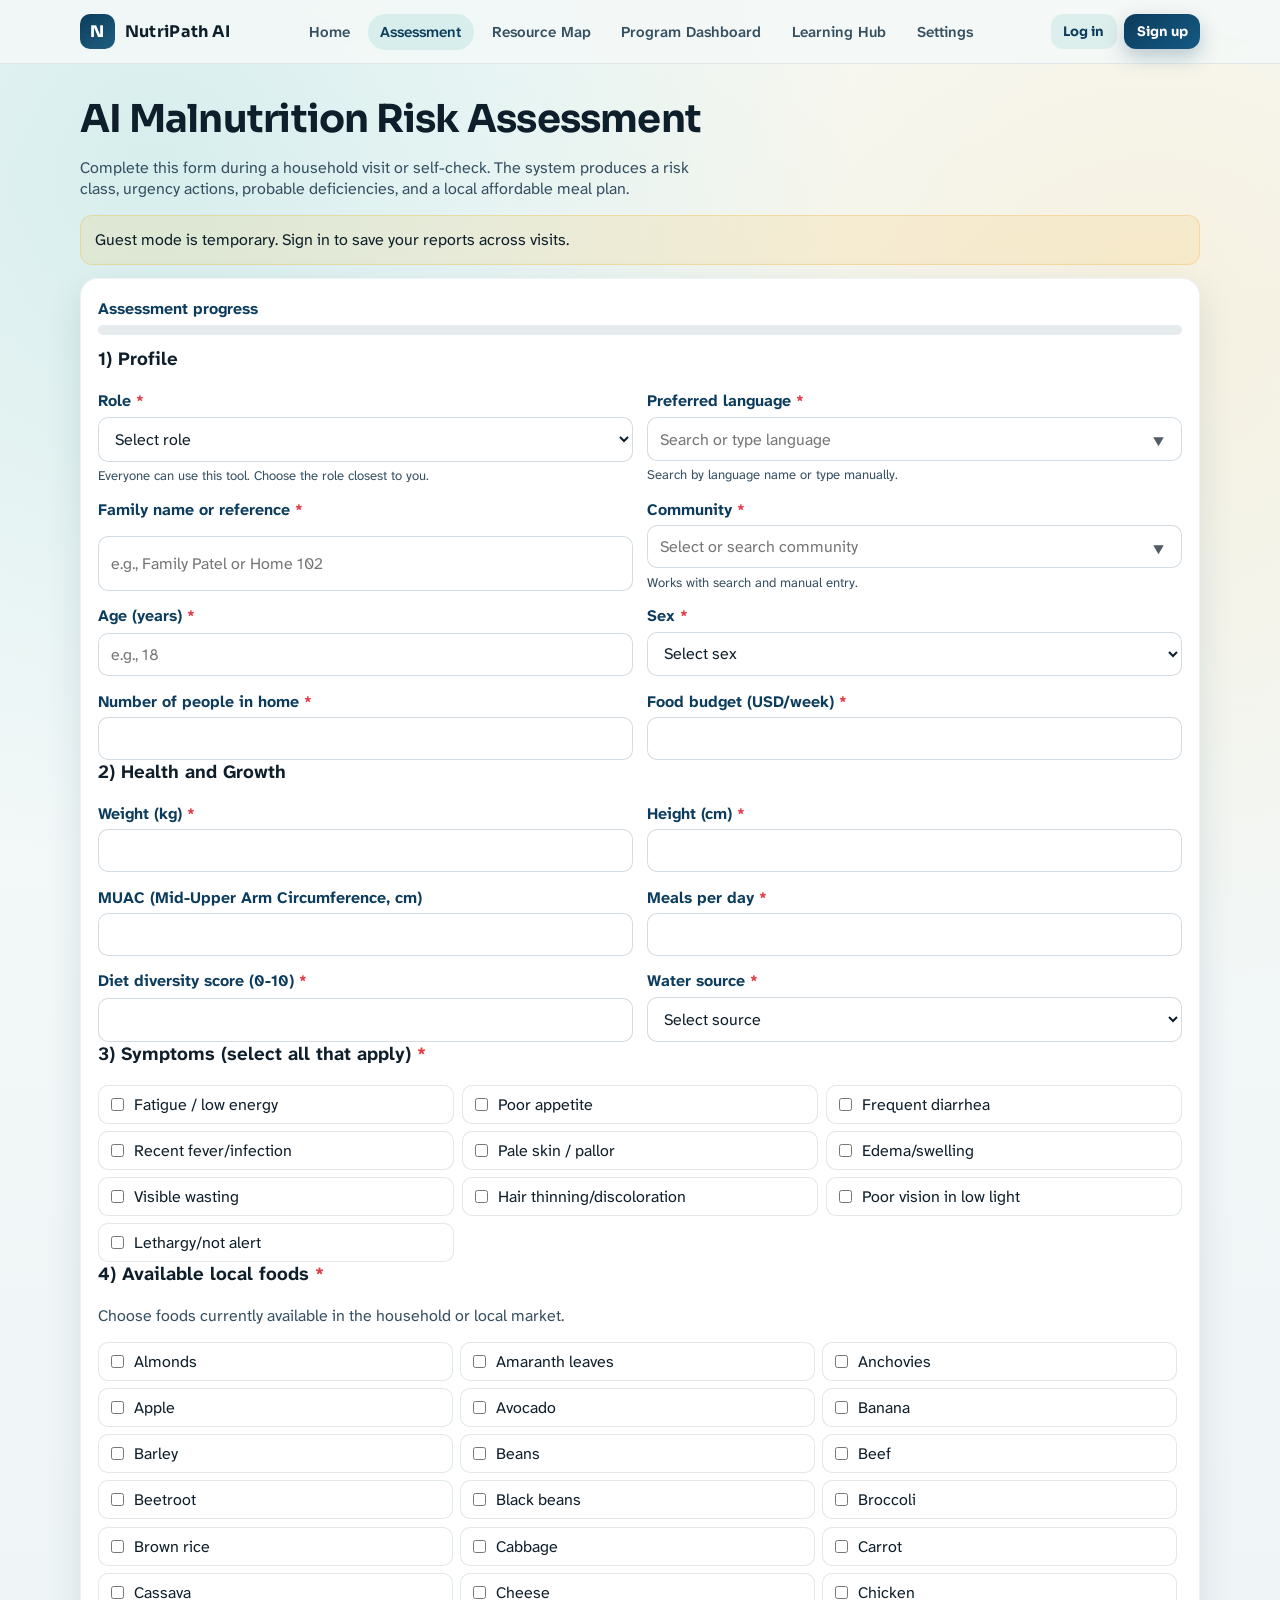
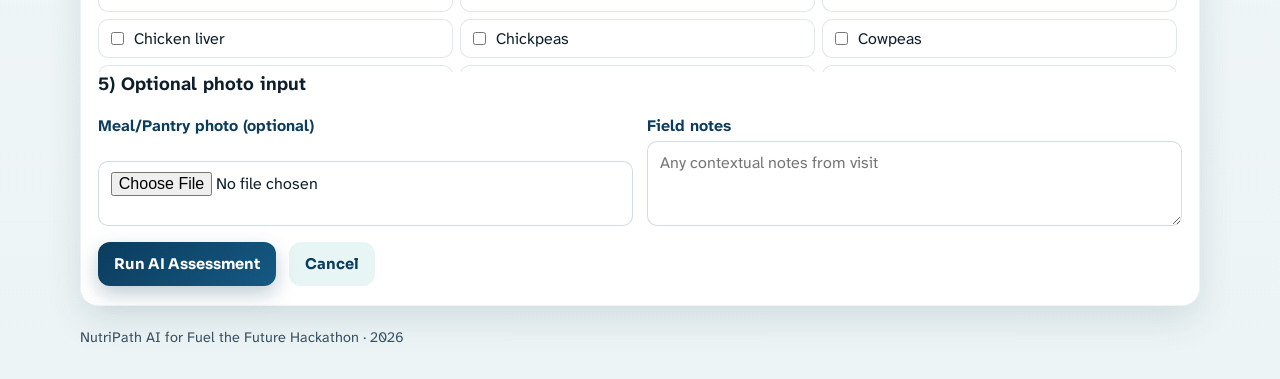
==== commit 190f4100: "Remove assessment food search and add live nearby map resource scanning" ====
--- a/assessment.html
+++ b/assessment.html
@@ -130,15 +130,6 @@
 
           <h3 class="required-field-label" data-i18n="assessment_section_foods">4) Available local foods</h3>
           <p class="small-text" data-i18n="assessment_food_desc">Choose foods currently available in the household or local market.</p>
-          <div class="field search-row">
-            <label for="food-search" data-i18n="assessment_label_food_search">Food search</label>
-            <div class="inline-search-actions">
-              <input id="food-search" type="search" placeholder="Search foods (e.g., lentils, fish, spinach)" data-i18n-placeholder="assessment_placeholder_food_search" />
-              <button id="add-custom-food" class="btn btn-secondary" type="button">Add typed food</button>
-            </div>
-            <span id="custom-food-status" class="field-hint">If a food is not listed, type it and add it manually.</span>
-          </div>
-          <div class="selected-foods" id="custom-food-list" aria-live="polite"></div>
           <div class="checkbox-grid scroll-grid" id="food-list"></div>
 
           <h3 data-i18n="assessment_section_photo">5) Optional photo input</h3>
--- a/styles.css
+++ b/styles.css
@@ -333,12 +333,6 @@
   margin: 0.55rem 0 0.7rem;
 }
 
-.inline-search-actions {
-  display: grid;
-  grid-template-columns: 1fr auto;
-  gap: 0.5rem;
-}
-
 .field-hint {
   font-size: 0.82rem;
   color: var(--ink-soft);
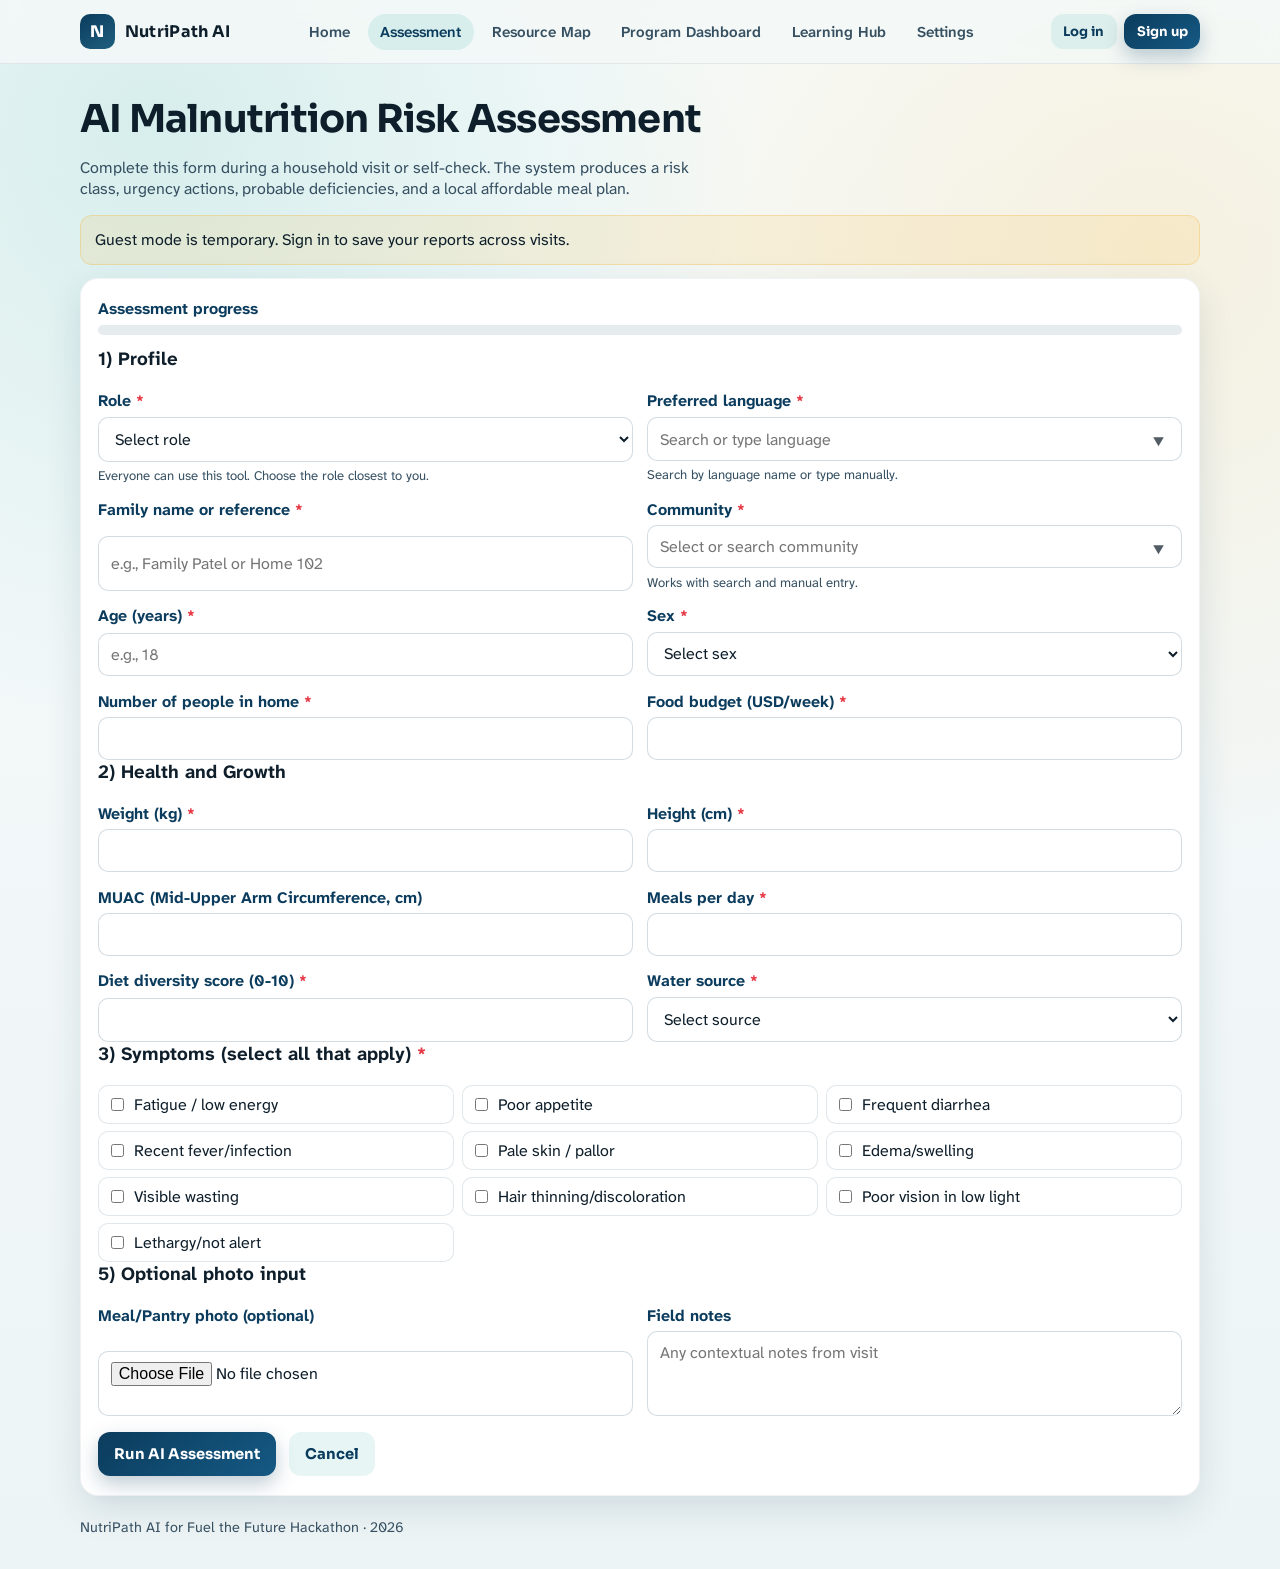
==== commit 81bc9993: "Remove assessment foods section and fix map location rendering with live nearby fallback" ====
--- a/assessment.html
+++ b/assessment.html
@@ -128,11 +128,7 @@
           <h3 class="required-field-label" data-i18n="assessment_section_symptoms">3) Symptoms (select all that apply)</h3>
           <div class="checkbox-grid" id="symptom-list"></div>
 
-          <h3 class="required-field-label" data-i18n="assessment_section_foods">4) Available local foods</h3>
-          <p class="small-text" data-i18n="assessment_food_desc">Choose foods currently available in the household or local market.</p>
-          <div class="checkbox-grid scroll-grid" id="food-list"></div>
-
-          <h3 data-i18n="assessment_section_photo">5) Optional photo input</h3>
+          <h3 data-i18n="assessment_section_photo">4) Optional photo input</h3>
           <div class="form-grid">
             <div class="field">
               <label for="foodPhoto" data-i18n="assessment_label_photo">Meal/Pantry photo (optional)</label>
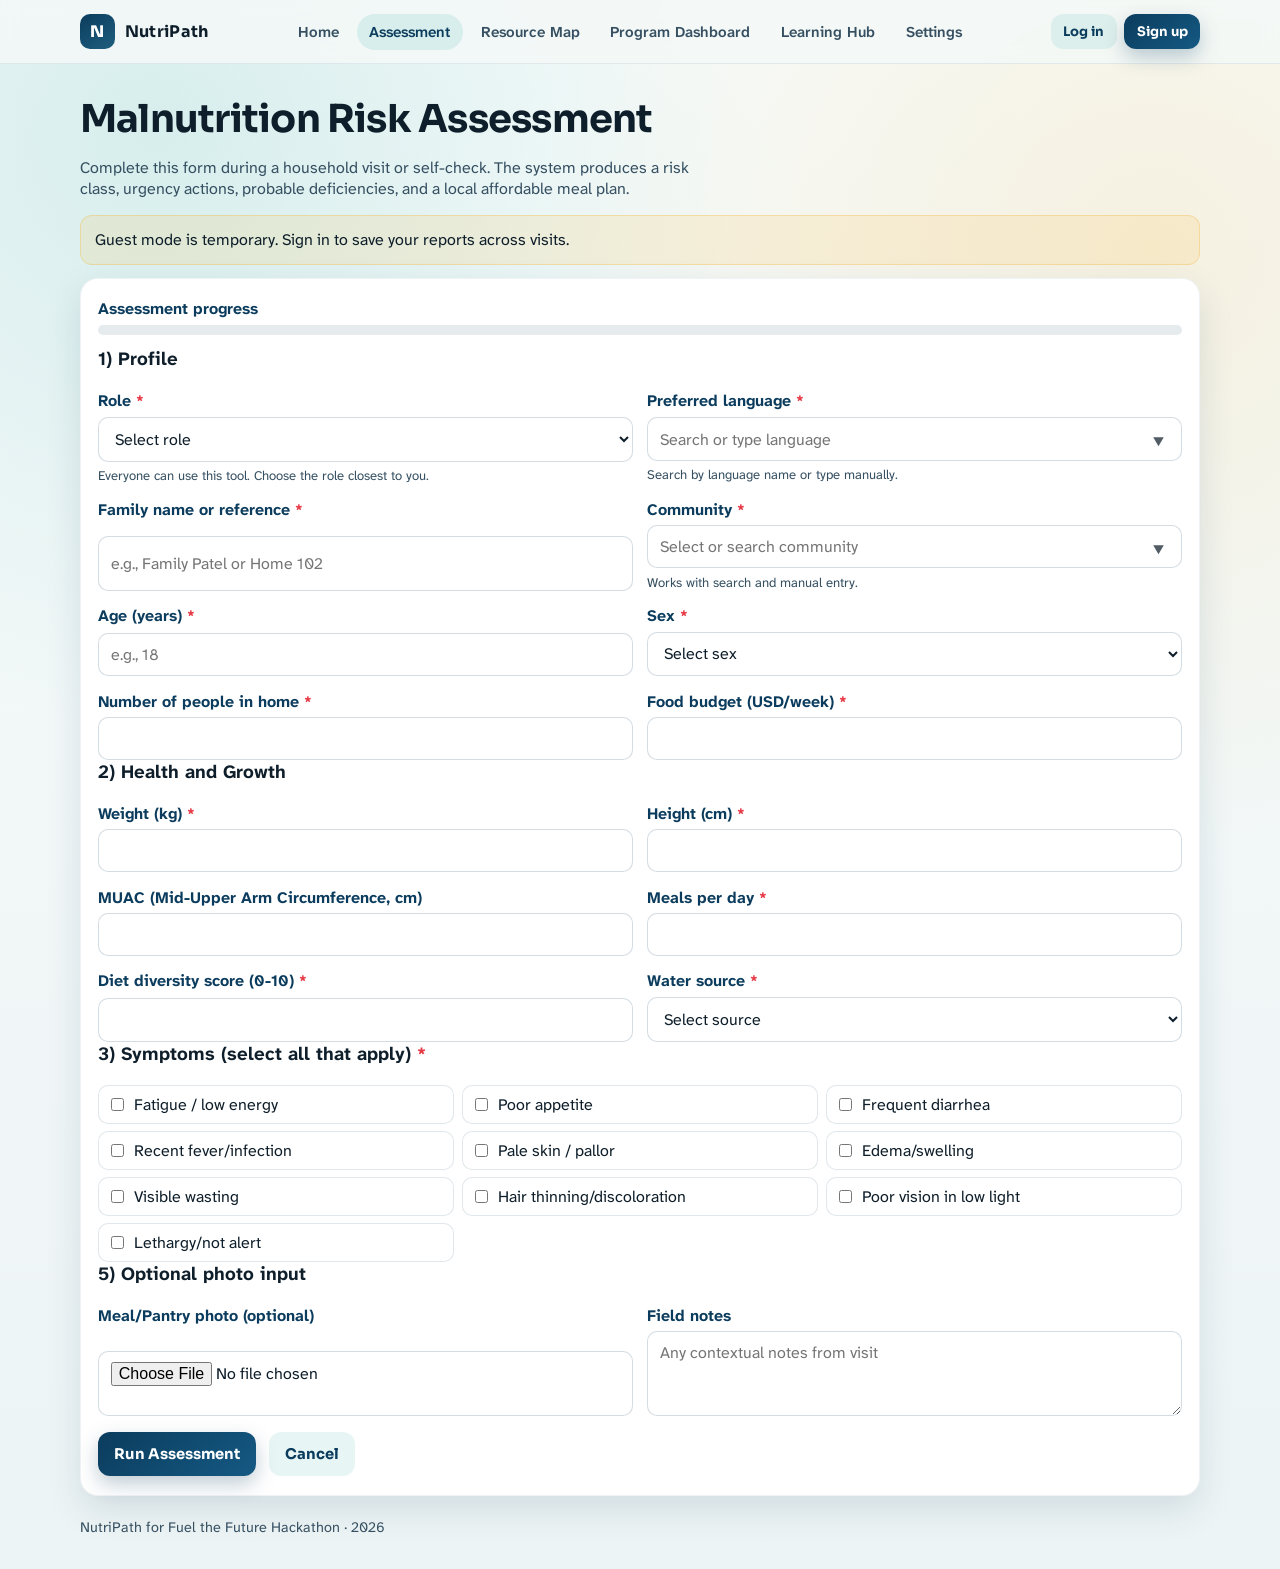
==== commit 253825be: "Remove AI branding and rebrand app to NutriPath" ====
--- a/assessment.html
+++ b/assessment.html
@@ -1,239 +1,239 @@
 <!doctype html>
 <html lang="en">
-  <head>
-    <meta charset="UTF-8" />
-    <meta name="viewport" content="width=device-width, initial-scale=1.0" />
-    <meta name="theme-color" content="#0b3c5d" />
-    <title>NutriPath AI | Assessment</title>
-    <link rel="stylesheet" href="./styles.css" />
-  </head>
-  <body data-page="assessment" data-title-key="title_assessment">
-    <header class="topbar">
-      <div class="container nav">
-        <a class="brand" href="./index.html"><span class="brand-mark">N</span><span>NutriPath AI</span></a>
-        <nav class="nav-links" aria-label="Primary navigation">
-          <a class="nav-link" data-nav="home" href="./index.html">Home</a>
-          <a class="nav-link" data-nav="assessment" href="./assessment.html">Assessment</a>
-          <a class="nav-link" data-nav="map" href="./map.html">Resource Map</a>
-          <a class="nav-link" data-nav="dashboard" href="./dashboard.html">Program Dashboard</a>
-          <a class="nav-link" data-nav="learn" href="./learn.html">Learning Hub</a>
-        </nav>
-      </div>
-    </header>
-
-    <main class="container">
-      <section class="page-header">
-        <h1 class="page-title" data-i18n="assessment_title">AI Malnutrition Risk Assessment</h1>
-        <p class="page-desc" data-i18n="assessment_desc">
-          Complete this form during a household visit or self-check. The system produces a risk class, urgency actions,
-          probable deficiencies, and a local affordable meal plan.
-        </p>
-        <div class="alert alert-warn" style="margin-top: 0.7rem;" data-i18n="guest_mode_banner">
-          Guest mode is temporary. Sign in to save your reports across visits.
-        </div>
-      </section>
-
-      <section class="card section">
-        <div class="field" style="margin-bottom: 0.8rem;">
-          <label for="progress" data-i18n="assessment_progress">Assessment progress</label>
-          <div class="progress" id="progress" aria-label="Form completion progress" role="progressbar" aria-valuemin="0" aria-valuemax="100" aria-valuenow="0">
-            <span></span>
-          </div>
-        </div>
-
-        <form id="assessment-form" novalidate>
-          <h3 data-i18n="assessment_section_profile">1) Profile</h3>
-          <div class="form-grid">
-            <div class="field">
-              <label for="role" class="required-field-label" data-i18n="assessment_label_role">Role</label>
-              <select id="role" name="role" required>
-                <option value="" data-i18n="assessment_option_select_role">Select role</option>
-                <option data-i18n="assessment_role_individual">Individual / Family Member</option>
-                <option data-i18n="assessment_role_caregiver">Caregiver / Parent</option>
-                <option data-i18n="assessment_role_chw">Community Health Worker</option>
-                <option data-i18n="assessment_role_ngo">NGO / Clinic Staff</option>
-              </select>
-              <span class="field-hint" data-i18n="assessment_role_hint">Everyone can use this tool. Choose the role closest to you.</span>
-            </div>
-            <div class="field">
-              <label for="language" class="required-field-label" data-i18n="assessment_label_language">Preferred language</label>
-              <input id="language" name="language" list="language-options" placeholder="Search or type language" data-i18n-placeholder="assessment_placeholder_language" required />
-              <datalist id="language-options"></datalist>
-              <span class="field-hint" data-i18n="assessment_language_hint">Search by language name or type manually.</span>
-            </div>
-            <div class="field">
-              <label for="householdName" class="required-field-label" data-i18n="assessment_label_household">Family name or reference</label>
-              <input id="householdName" name="householdName" placeholder="e.g., Family Patel or Home 102" data-i18n-placeholder="assessment_placeholder_household" required />
-            </div>
-            <div class="field">
-              <label for="community" class="required-field-label" data-i18n="assessment_label_community">Community</label>
-              <input id="community" name="community" list="community-options" placeholder="Select or search community" data-i18n-placeholder="placeholder_community_search" required />
-              <datalist id="community-options"></datalist>
-              <span class="field-hint" data-i18n="assessment_community_hint">Works with search and manual entry.</span>
-            </div>
-            <div class="field">
-              <label for="ageYears" class="required-field-label" data-i18n="assessment_label_age">Age (years)</label>
-              <input id="ageYears" name="ageYears" type="number" min="0" max="120" step="1" placeholder="e.g., 18" data-i18n-placeholder="assessment_placeholder_age" required />
-            </div>
-            <div class="field">
-              <label for="sex" class="required-field-label" data-i18n="assessment_label_sex">Sex</label>
-              <select id="sex" name="sex" required>
-                <option value="" data-i18n="assessment_option_select_sex">Select sex</option>
-                <option data-i18n="assessment_option_female">Female</option>
-                <option data-i18n="assessment_option_male">Male</option>
-              </select>
-            </div>
-            <div class="field">
-              <label for="householdSize" class="required-field-label" data-i18n="assessment_label_household_size">Number of people in home</label>
-              <input id="householdSize" name="householdSize" type="number" min="1" max="20" required />
-            </div>
-            <div class="field">
-              <label for="weeklyBudget" class="required-field-label" data-i18n="assessment_label_budget">Food budget (USD/week)</label>
-              <input id="weeklyBudget" name="weeklyBudget" type="number" min="1" max="500" required />
-            </div>
-          </div>
-
-          <h3 data-i18n="assessment_section_health">2) Health and Growth</h3>
-          <div class="form-grid">
-            <div class="field">
-              <label for="weight" class="required-field-label" data-i18n="assessment_label_weight">Weight (kg)</label>
-              <input id="weight" name="weight" type="number" step="0.1" min="1" max="150" required />
-            </div>
-            <div class="field">
-              <label for="height" class="required-field-label" data-i18n="assessment_label_height">Height (cm)</label>
-              <input id="height" name="height" type="number" step="0.1" min="30" max="220" required />
-            </div>
-            <div class="field">
-              <label for="muac" data-i18n="assessment_label_muac">MUAC (Mid-Upper Arm Circumference, cm)</label>
-              <input id="muac" name="muac" type="number" step="0.1" min="8" max="35" />
-            </div>
-            <div class="field">
-              <label for="mealsPerDay" class="required-field-label" data-i18n="assessment_label_meals">Meals per day</label>
-              <input id="mealsPerDay" name="mealsPerDay" type="number" min="1" max="8" required />
-            </div>
-            <div class="field">
-              <label for="dietDiversity" class="required-field-label" data-i18n="assessment_label_diversity">Diet diversity score (0-10)</label>
-              <input id="dietDiversity" name="dietDiversity" type="number" min="0" max="10" required />
-            </div>
-            <div class="field">
-              <label for="waterSource" class="required-field-label" data-i18n="assessment_label_water">Water source</label>
-              <select id="waterSource" name="waterSource" required>
-                <option value="" data-i18n="assessment_option_select_source">Select source</option>
-                <option value="safe" data-i18n="assessment_option_safe_water">Safe (treated/piped)</option>
-                <option value="unsafe" data-i18n="assessment_option_unsafe_water">Unsafe (untreated/open)</option>
-              </select>
-            </div>
-          </div>
-
-          <h3 class="required-field-label" data-i18n="assessment_section_symptoms">3) Symptoms (select all that apply)</h3>
-          <div class="checkbox-grid" id="symptom-list"></div>
-
-          <h3 data-i18n="assessment_section_photo">4) Optional photo input</h3>
-          <div class="form-grid">
-            <div class="field">
-              <label for="foodPhoto" data-i18n="assessment_label_photo">Meal/Pantry photo (optional)</label>
-              <input id="foodPhoto" name="foodPhoto" type="file" accept="image/*" />
-            </div>
-            <div class="field">
-              <label for="notes" data-i18n="assessment_label_notes">Field notes</label>
-              <textarea id="notes" name="notes" rows="3" placeholder="Any contextual notes from visit" data-i18n-placeholder="assessment_placeholder_notes"></textarea>
-            </div>
-          </div>
-
-          <div id="validation-message" class="alert alert-danger hide" role="alert"></div>
-          <div class="cta-row" style="margin-top: 1rem;">
-            <button class="btn btn-primary" type="submit" data-i18n="assessment_btn_run">Run AI Assessment</button>
-            <a class="btn btn-secondary" href="./index.html" data-i18n="common_cancel">Cancel</a>
-          </div>
-        </form>
-      </section>
-
-      <section id="assessment-results-panel" class="section hide">
-        <section class="page-header">
-          <h2 class="page-title" data-i18n="results_title">Assessment Results</h2>
-          <p class="page-desc" id="result-summary" data-i18n="results_latest">Latest AI screening output appears below.</p>
-        </section>
-
-        <section id="empty-state" class="card section hide">
-          <h3 data-i18n="results_empty_title">No assessment found</h3>
-          <p class="subtle" data-i18n="results_empty_desc">Run a new assessment to generate AI results and recommendations.</p>
-        </section>
-
-        <section id="results-content" class="section hide">
-          <div class="grid-2">
-            <article class="card">
-              <h3 data-i18n="results_risk_title">Risk Classification</h3>
-              <div class="risk-ring" id="risk-ring"><strong id="risk-score">0</strong></div>
-              <p><strong id="risk-category"></strong></p>
-              <div id="risk-alert" class="alert" role="status"></div>
-              <div class="cta-row" style="margin-top: 0.75rem;">
-                <button class="btn btn-secondary" id="speak-btn" type="button" data-i18n="results_btn_read">Read aloud</button>
-                <button class="btn btn-secondary" id="print-btn" type="button" data-i18n="results_btn_print">Print summary</button>
-              </div>
-            </article>
-
-            <article class="card">
-              <h3 data-i18n="results_actions_title">Priority Actions</h3>
-              <ol id="actions-list"></ol>
-              <div class="alert alert-warn" id="follow-up-text"></div>
-            </article>
-          </div>
-
-          <div class="grid-2 section">
-            <article class="card">
-              <h3 data-i18n="results_def_title">Likely Deficiencies</h3>
-              <table class="table" id="deficiency-table">
-                <thead>
-                  <tr>
-                    <th data-i18n="results_def_head_nutrient">Nutrient concern</th>
-                    <th data-i18n="results_def_head_signal">Signal score</th>
-                    <th data-i18n="results_def_head_conf">Confidence</th>
-                  </tr>
-                </thead>
-                <tbody></tbody>
-              </table>
-            </article>
-
-            <article class="card">
-              <h3 data-i18n="results_nearest_title">Nearest Services</h3>
-              <div id="resource-cards"></div>
-              <div class="cta-row" style="margin-top: 0.75rem;">
-                <a class="btn btn-primary" href="./map.html" data-i18n="results_open_map">Open Resource Map</a>
-              </div>
-            </article>
-          </div>
-
-          <article class="card section">
-            <h3 data-i18n="results_meal_title">7-Day Local Meal Plan</h3>
-            <p class="subtle" data-i18n="results_meal_desc">Budget-aware recommendations optimized for nutrients and locally available foods.</p>
-            <table class="table" id="meal-plan-table">
-              <thead>
-                <tr>
-                  <th data-i18n="results_meal_head_day">Day</th>
-                  <th data-i18n="results_meal_head_breakfast">Breakfast</th>
-                  <th data-i18n="results_meal_head_lunch">Lunch</th>
-                  <th data-i18n="results_meal_head_dinner">Dinner</th>
-                  <th data-i18n="results_meal_head_cost">Est. cost</th>
-                </tr>
-              </thead>
-              <tbody></tbody>
-            </table>
-            <div id="budget-alert" class="alert" style="margin-top: 0.7rem;"></div>
-          </article>
-
-          <div class="cta-row section">
-            <a class="btn btn-primary" href="./assessment.html" data-i18n="results_run_again">Run Another Assessment</a>
-            <a class="btn btn-secondary" href="./dashboard.html" data-i18n="results_view_dashboard">View Program Dashboard</a>
-          </div>
-        </section>
-      </section>
-    </main>
-
-    <footer class="container footer"><span data-i18n="footer_prefix">NutriPath AI for Fuel the Future Hackathon</span> · <span id="year"></span></footer>
-
-    <script src="./data.js"></script>
-    <script src="./app.js"></script>
-    <script src="./assessment.js"></script>
-    <script src="./results.js"></script>
-  </body>
+ <head>
+ <meta charset="UTF-8" />
+ <meta name="viewport" content="width=device-width, initial-scale=1.0" />
+ <meta name="theme-color" content="#0b3c5d" />
+ <title>NutriPath | Assessment</title>
+ <link rel="stylesheet" href="./styles.css" />
+ </head>
+ <body data-page="assessment" data-title-key="title_assessment">
+ <header class="topbar">
+ <div class="container nav">
+ <a class="brand" href="./index.html"><span class="brand-mark">N</span><span>NutriPath</span></a>
+ <nav class="nav-links" aria-label="Primary navigation">
+ <a class="nav-link" data-nav="home" href="./index.html">Home</a>
+ <a class="nav-link" data-nav="assessment" href="./assessment.html">Assessment</a>
+ <a class="nav-link" data-nav="map" href="./map.html">Resource Map</a>
+ <a class="nav-link" data-nav="dashboard" href="./dashboard.html">Program Dashboard</a>
+ <a class="nav-link" data-nav="learn" href="./learn.html">Learning Hub</a>
+ </nav>
+ </div>
+ </header>
+
+ <main class="container">
+ <section class="page-header">
+ <h1 class="page-title" data-i18n="assessment_title">Malnutrition Risk Assessment</h1>
+ <p class="page-desc" data-i18n="assessment_desc">
+ Complete this form during a household visit or self-check. The system produces a risk class, urgency actions,
+ probable deficiencies, and a local affordable meal plan.
+ </p>
+ <div class="alert alert-warn" style="margin-top: 0.7rem;" data-i18n="guest_mode_banner">
+ Guest mode is temporary. Sign in to save your reports across visits.
+ </div>
+ </section>
+
+ <section class="card section">
+ <div class="field" style="margin-bottom: 0.8rem;">
+ <label for="progress" data-i18n="assessment_progress">Assessment progress</label>
+ <div class="progress" id="progress" aria-label="Form completion progress" role="progressbar" aria-valuemin="0" aria-valuemax="100" aria-valuenow="0">
+ <span></span>
+ </div>
+ </div>
+
+ <form id="assessment-form" novalidate>
+ <h3 data-i18n="assessment_section_profile">1) Profile</h3>
+ <div class="form-grid">
+ <div class="field">
+ <label for="role" class="required-field-label" data-i18n="assessment_label_role">Role</label>
+ <select id="role" name="role" required>
+ <option value="" data-i18n="assessment_option_select_role">Select role</option>
+ <option data-i18n="assessment_role_individual">Individual / Family Member</option>
+ <option data-i18n="assessment_role_caregiver">Caregiver / Parent</option>
+ <option data-i18n="assessment_role_chw">Community Health Worker</option>
+ <option data-i18n="assessment_role_ngo">NGO / Clinic Staff</option>
+ </select>
+ <span class="field-hint" data-i18n="assessment_role_hint">Everyone can use this tool. Choose the role closest to you.</span>
+ </div>
+ <div class="field">
+ <label for="language" class="required-field-label" data-i18n="assessment_label_language">Preferred language</label>
+ <input id="language" name="language" list="language-options" placeholder="Search or type language" data-i18n-placeholder="assessment_placeholder_language" required />
+ <datalist id="language-options"></datalist>
+ <span class="field-hint" data-i18n="assessment_language_hint">Search by language name or type manually.</span>
+ </div>
+ <div class="field">
+ <label for="householdName" class="required-field-label" data-i18n="assessment_label_household">Family name or reference</label>
+ <input id="householdName" name="householdName" placeholder="e.g., Family Patel or Home 102" data-i18n-placeholder="assessment_placeholder_household" required />
+ </div>
+ <div class="field">
+ <label for="community" class="required-field-label" data-i18n="assessment_label_community">Community</label>
+ <input id="community" name="community" list="community-options" placeholder="Select or search community" data-i18n-placeholder="placeholder_community_search" required />
+ <datalist id="community-options"></datalist>
+ <span class="field-hint" data-i18n="assessment_community_hint">Works with search and manual entry.</span>
+ </div>
+ <div class="field">
+ <label for="ageYears" class="required-field-label" data-i18n="assessment_label_age">Age (years)</label>
+ <input id="ageYears" name="ageYears" type="number" min="0" max="120" step="1" placeholder="e.g., 18" data-i18n-placeholder="assessment_placeholder_age" required />
+ </div>
+ <div class="field">
+ <label for="sex" class="required-field-label" data-i18n="assessment_label_sex">Sex</label>
+ <select id="sex" name="sex" required>
+ <option value="" data-i18n="assessment_option_select_sex">Select sex</option>
+ <option data-i18n="assessment_option_female">Female</option>
+ <option data-i18n="assessment_option_male">Male</option>
+ </select>
+ </div>
+ <div class="field">
+ <label for="householdSize" class="required-field-label" data-i18n="assessment_label_household_size">Number of people in home</label>
+ <input id="householdSize" name="householdSize" type="number" min="1" max="20" required />
+ </div>
+ <div class="field">
+ <label for="weeklyBudget" class="required-field-label" data-i18n="assessment_label_budget">Food budget (USD/week)</label>
+ <input id="weeklyBudget" name="weeklyBudget" type="number" min="1" max="500" required />
+ </div>
+ </div>
+
+ <h3 data-i18n="assessment_section_health">2) Health and Growth</h3>
+ <div class="form-grid">
+ <div class="field">
+ <label for="weight" class="required-field-label" data-i18n="assessment_label_weight">Weight (kg)</label>
+ <input id="weight" name="weight" type="number" step="0.1" min="1" max="150" required />
+ </div>
+ <div class="field">
+ <label for="height" class="required-field-label" data-i18n="assessment_label_height">Height (cm)</label>
+ <input id="height" name="height" type="number" step="0.1" min="30" max="220" required />
+ </div>
+ <div class="field">
+ <label for="muac" data-i18n="assessment_label_muac">MUAC (Mid-Upper Arm Circumference, cm)</label>
+ <input id="muac" name="muac" type="number" step="0.1" min="8" max="35" />
+ </div>
+ <div class="field">
+ <label for="mealsPerDay" class="required-field-label" data-i18n="assessment_label_meals">Meals per day</label>
+ <input id="mealsPerDay" name="mealsPerDay" type="number" min="1" max="8" required />
+ </div>
+ <div class="field">
+ <label for="dietDiversity" class="required-field-label" data-i18n="assessment_label_diversity">Diet diversity score (0-10)</label>
+ <input id="dietDiversity" name="dietDiversity" type="number" min="0" max="10" required />
+ </div>
+ <div class="field">
+ <label for="waterSource" class="required-field-label" data-i18n="assessment_label_water">Water source</label>
+ <select id="waterSource" name="waterSource" required>
+ <option value="" data-i18n="assessment_option_select_source">Select source</option>
+ <option value="safe" data-i18n="assessment_option_safe_water">Safe (treated/piped)</option>
+ <option value="unsafe" data-i18n="assessment_option_unsafe_water">Unsafe (untreated/open)</option>
+ </select>
+ </div>
+ </div>
+
+ <h3 class="required-field-label" data-i18n="assessment_section_symptoms">3) Symptoms (select all that apply)</h3>
+ <div class="checkbox-grid" id="symptom-list"></div>
+
+ <h3 data-i18n="assessment_section_photo">4) Optional photo input</h3>
+ <div class="form-grid">
+ <div class="field">
+ <label for="foodPhoto" data-i18n="assessment_label_photo">Meal/Pantry photo (optional)</label>
+ <input id="foodPhoto" name="foodPhoto" type="file" accept="image/*" />
+ </div>
+ <div class="field">
+ <label for="notes" data-i18n="assessment_label_notes">Field notes</label>
+ <textarea id="notes" name="notes" rows="3" placeholder="Any contextual notes from visit" data-i18n-placeholder="assessment_placeholder_notes"></textarea>
+ </div>
+ </div>
+
+ <div id="validation-message" class="alert alert-danger hide" role="alert"></div>
+ <div class="cta-row" style="margin-top: 1rem;">
+ <button class="btn btn-primary" type="submit" data-i18n="assessment_btn_run">Run Assessment</button>
+ <a class="btn btn-secondary" href="./index.html" data-i18n="common_cancel">Cancel</a>
+ </div>
+ </form>
+ </section>
+
+ <section id="assessment-results-panel" class="section hide">
+ <section class="page-header">
+ <h2 class="page-title" data-i18n="results_title">Assessment Results</h2>
+ <p class="page-desc" id="result-summary" data-i18n="results_latest">Latest screening output appears below.</p>
+ </section>
+
+ <section id="empty-state" class="card section hide">
+ <h3 data-i18n="results_empty_title">No assessment found</h3>
+ <p class="subtle" data-i18n="results_empty_desc">Run a new assessment to generate results and recommendations.</p>
+ </section>
+
+ <section id="results-content" class="section hide">
+ <div class="grid-2">
+ <article class="card">
+ <h3 data-i18n="results_risk_title">Risk Classification</h3>
+ <div class="risk-ring" id="risk-ring"><strong id="risk-score">0</strong></div>
+ <p><strong id="risk-category"></strong></p>
+ <div id="risk-alert" class="alert" role="status"></div>
+ <div class="cta-row" style="margin-top: 0.75rem;">
+ <button class="btn btn-secondary" id="speak-btn" type="button" data-i18n="results_btn_read">Read aloud</button>
+ <button class="btn btn-secondary" id="print-btn" type="button" data-i18n="results_btn_print">Print summary</button>
+ </div>
+ </article>
+
+ <article class="card">
+ <h3 data-i18n="results_actions_title">Priority Actions</h3>
+ <ol id="actions-list"></ol>
+ <div class="alert alert-warn" id="follow-up-text"></div>
+ </article>
+ </div>
+
+ <div class="grid-2 section">
+ <article class="card">
+ <h3 data-i18n="results_def_title">Likely Deficiencies</h3>
+ <table class="table" id="deficiency-table">
+ <thead>
+ <tr>
+ <th data-i18n="results_def_head_nutrient">Nutrient concern</th>
+ <th data-i18n="results_def_head_signal">Signal score</th>
+ <th data-i18n="results_def_head_conf">Confidence</th>
+ </tr>
+ </thead>
+ <tbody></tbody>
+ </table>
+ </article>
+
+ <article class="card">
+ <h3 data-i18n="results_nearest_title">Nearest Services</h3>
+ <div id="resource-cards"></div>
+ <div class="cta-row" style="margin-top: 0.75rem;">
+ <a class="btn btn-primary" href="./map.html" data-i18n="results_open_map">Open Resource Map</a>
+ </div>
+ </article>
+ </div>
+
+ <article class="card section">
+ <h3 data-i18n="results_meal_title">7-Day Local Meal Plan</h3>
+ <p class="subtle" data-i18n="results_meal_desc">Budget-aware recommendations optimized for nutrients and locally available foods.</p>
+ <table class="table" id="meal-plan-table">
+ <thead>
+ <tr>
+ <th data-i18n="results_meal_head_day">Day</th>
+ <th data-i18n="results_meal_head_breakfast">Breakfast</th>
+ <th data-i18n="results_meal_head_lunch">Lunch</th>
+ <th data-i18n="results_meal_head_dinner">Dinner</th>
+ <th data-i18n="results_meal_head_cost">Est. cost</th>
+ </tr>
+ </thead>
+ <tbody></tbody>
+ </table>
+ <div id="budget-alert" class="alert" style="margin-top: 0.7rem;"></div>
+ </article>
+
+ <div class="cta-row section">
+ <a class="btn btn-primary" href="./assessment.html" data-i18n="results_run_again">Run Another Assessment</a>
+ <a class="btn btn-secondary" href="./dashboard.html" data-i18n="results_view_dashboard">View Program Dashboard</a>
+ </div>
+ </section>
+ </section>
+ </main>
+
+ <footer class="container footer"><span data-i18n="footer_prefix">NutriPath for Fuel the Future Hackathon</span> · <span id="year"></span></footer>
+
+ <script src="./data.js"></script>
+ <script src="./app.js"></script>
+ <script src="./assessment.js"></script>
+ <script src="./results.js"></script>
+ </body>
 </html>
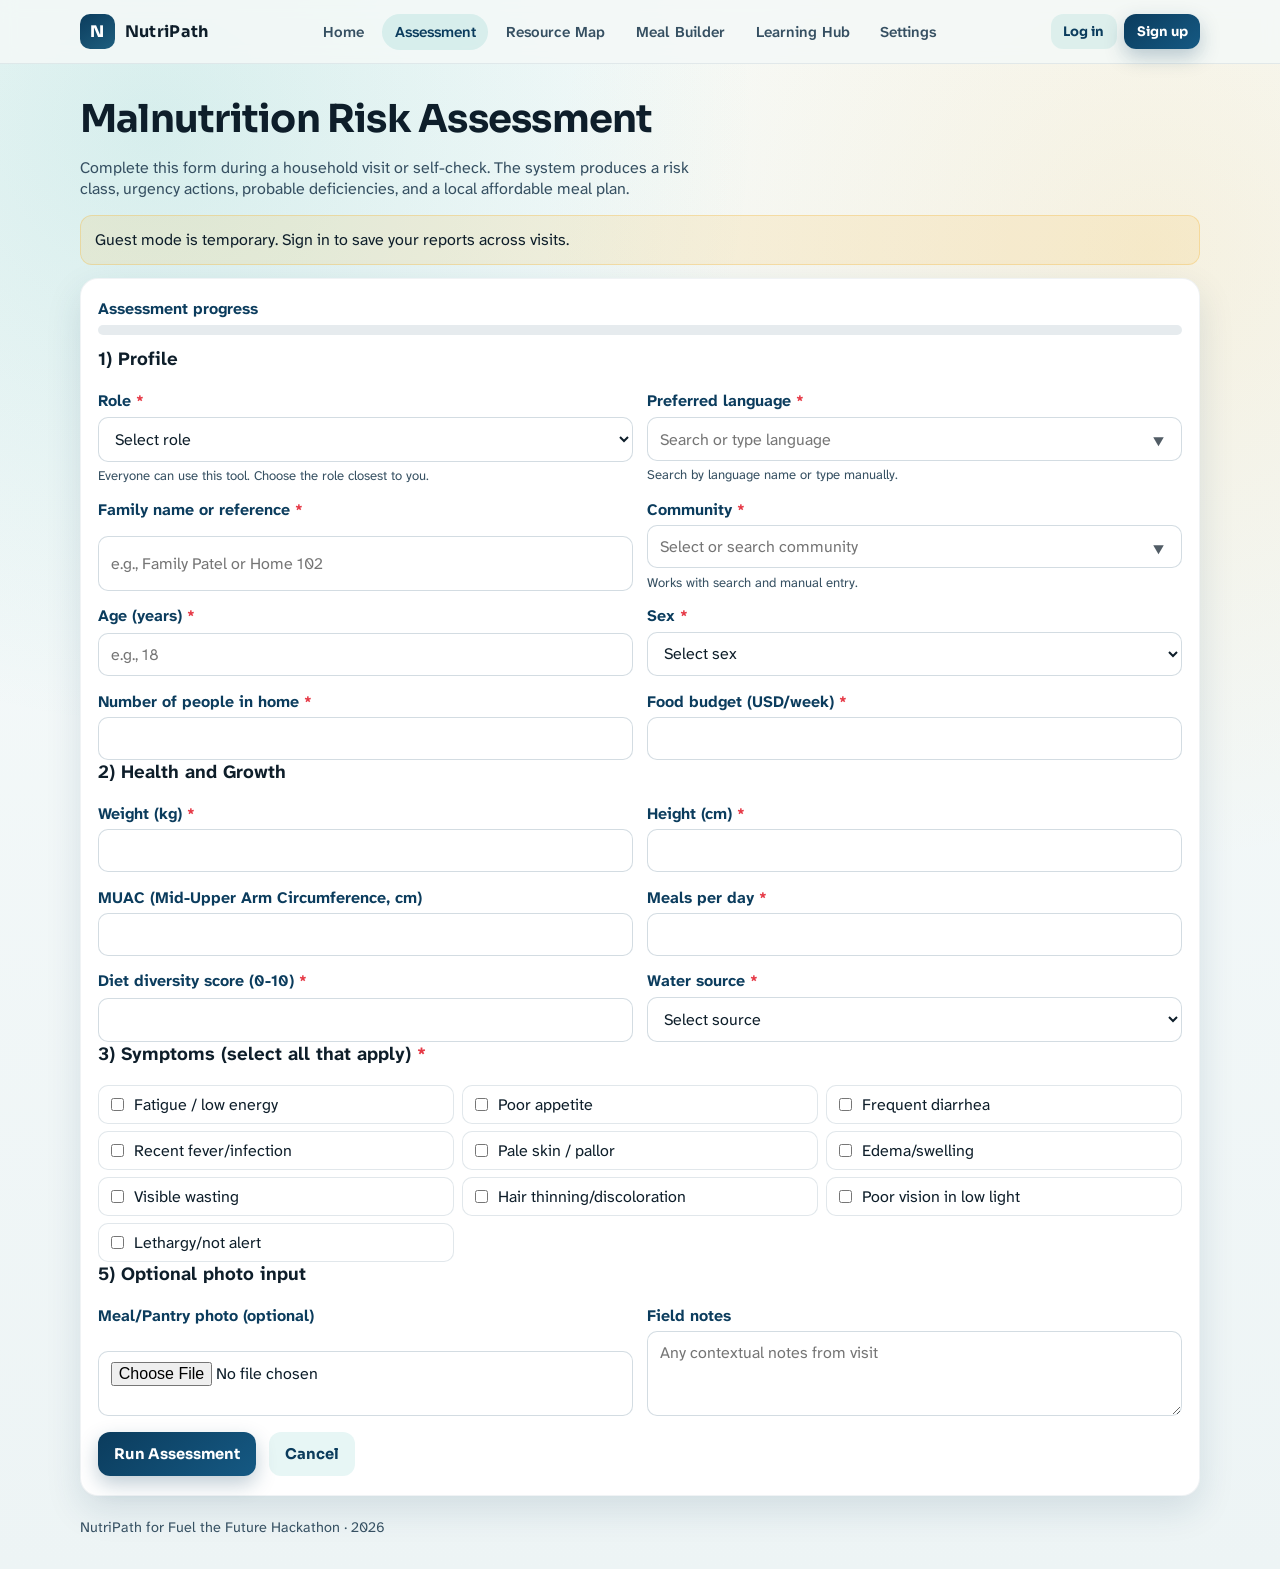
==== commit 4744c5eb: "Upgrade NutriPath into US-focused nutrition action platform" ====
--- a/assessment.html
+++ b/assessment.html
@@ -15,7 +15,7 @@
  <a class="nav-link" data-nav="home" href="./index.html">Home</a>
  <a class="nav-link" data-nav="assessment" href="./assessment.html">Assessment</a>
  <a class="nav-link" data-nav="map" href="./map.html">Resource Map</a>
- <a class="nav-link" data-nav="dashboard" href="./dashboard.html">Program Dashboard</a>
+ <a class="nav-link" data-nav="meal" href="./meal-builder.html">Meal Builder</a>
  <a class="nav-link" data-nav="learn" href="./learn.html">Learning Hub</a>
  </nav>
  </div>
@@ -202,6 +202,12 @@
  </div>
  </article>
  </div>
+
+ <article class="card section">
+ <h3>Recommended Next Steps</h3>
+ <p class="small-text">Use this pathway to move from screening to action in minutes.</p>
+ <div id="next-steps-grid" class="next-step-grid"></div>
+ </article>
 
  <article class="card section">
  <h3 data-i18n="results_meal_title">7-Day Local Meal Plan</h3>
@@ -223,7 +229,8 @@
 
  <div class="cta-row section">
  <a class="btn btn-primary" href="./assessment.html" data-i18n="results_run_again">Run Another Assessment</a>
- <a class="btn btn-secondary" href="./dashboard.html" data-i18n="results_view_dashboard">View Program Dashboard</a>
+ <a class="btn btn-secondary" href="./meal-builder.html">Open Meal Builder</a>
+ <a class="btn btn-secondary" href="./learn.html">Open Learning Hub</a>
  </div>
  </section>
  </section>
--- a/styles.css
+++ b/styles.css
@@ -430,6 +430,11 @@
   display: grid;
   grid-template-columns: 330px 1fr;
   gap: 1rem;
+  align-items: start;
+}
+
+.map-frame {
+  position: relative;
 }
 
 #resource-map {
@@ -439,11 +444,45 @@
   border: 1px solid rgba(11, 60, 93, 0.08);
 }
 
+#resource-map .leaflet-popup-content {
+  margin: 0.55rem 0.65rem;
+}
+
 #resource-map .leaflet-control-attribution {
   font-size: 0.66rem;
   background: rgba(255, 255, 255, 0.72);
   color: #355266;
   padding: 0.12rem 0.4rem;
+}
+
+.map-loading {
+  position: absolute;
+  right: 0.8rem;
+  top: 0.8rem;
+  display: inline-flex;
+  align-items: center;
+  gap: 0.45rem;
+  border-radius: 999px;
+  background: rgba(11, 60, 93, 0.9);
+  color: #fff;
+  padding: 0.42rem 0.68rem;
+  font-size: 0.78rem;
+  font-weight: 700;
+  box-shadow: 0 10px 22px rgba(11, 60, 93, 0.28);
+  z-index: 1000;
+}
+
+.map-loading-dot {
+  width: 9px;
+  height: 9px;
+  border-radius: 50%;
+  background: #7ff9ef;
+  animation: mapPulse 1s ease-in-out infinite;
+}
+
+@keyframes mapPulse {
+  0%, 100% { opacity: 0.35; transform: scale(0.9); }
+  50% { opacity: 1; transform: scale(1.1); }
 }
 
 .map-label {
@@ -466,11 +505,112 @@
   text-transform: none;
 }
 
+.map-suggestions {
+  margin-top: 0.15rem;
+  border: 1px solid rgba(11, 60, 93, 0.14);
+  border-radius: 10px;
+  max-height: 180px;
+  overflow: auto;
+  background: #fff;
+  box-shadow: 0 10px 20px rgba(11, 60, 93, 0.08);
+}
+
+.map-suggestion {
+  width: 100%;
+  text-align: left;
+  padding: 0.46rem 0.6rem;
+  border: 0;
+  background: transparent;
+  cursor: pointer;
+  color: var(--ink);
+  font: inherit;
+}
+
+.map-suggestion + .map-suggestion {
+  border-top: 1px solid rgba(11, 60, 93, 0.08);
+}
+
+.map-suggestion:hover {
+  background: rgba(23, 163, 152, 0.12);
+}
+
+.map-feedback {
+  margin: 0.15rem 0 0;
+}
+
+.map-location-confirm {
+  margin: 0.55rem 0 0;
+  color: var(--success);
+  font-weight: 700;
+}
+
+.map-status {
+  min-height: 1.25rem;
+}
+
+.map-status-info {
+  color: var(--ink-soft);
+}
+
+.map-status-ok {
+  color: var(--success);
+}
+
+.map-status-warn {
+  color: #8a5c00;
+}
+
+.map-stats {
+  display: grid;
+  gap: 0.28rem;
+  margin-top: 0.42rem;
+}
+
+.map-stat-line {
+  font-size: 0.82rem;
+  color: var(--ink-soft);
+}
+
+.map-empty-state {
+  margin-top: 0.75rem;
+  border: 1px solid rgba(11, 60, 93, 0.12);
+  border-radius: 12px;
+  padding: 0.7rem;
+  background: linear-gradient(180deg, rgba(255, 255, 255, 0.95), rgba(235, 246, 246, 0.92));
+}
+
+.map-empty-state h4 {
+  margin: 0.4rem 0 0.3rem;
+  color: var(--primary);
+}
+
+.map-empty-icon {
+  width: 22px;
+  height: 22px;
+  border-radius: 50%;
+  display: grid;
+  place-items: center;
+  background: rgba(23, 163, 152, 0.16);
+  color: var(--primary);
+  font-family: Sora, sans-serif;
+  font-weight: 700;
+  font-size: 0.82rem;
+}
+
+.resource-list-heading h3 {
+  margin-bottom: 0.3rem;
+}
+
 .resource-list {
   display: grid;
   gap: 0.6rem;
   max-height: 500px;
   overflow: auto;
+  transition: opacity 0.18s ease;
+}
+
+.resource-list.is-loading {
+  opacity: 0.55;
 }
 
 .resource-item {
@@ -478,6 +618,55 @@
   border-radius: 10px;
   padding: 0.7rem;
   background: #fff;
+  cursor: pointer;
+  transition: border-color 0.16s ease, box-shadow 0.16s ease, transform 0.16s ease;
+}
+
+.resource-item:hover {
+  border-color: rgba(23, 163, 152, 0.42);
+  box-shadow: 0 8px 18px rgba(11, 60, 93, 0.1);
+  transform: translateY(-1px);
+}
+
+.resource-item-head {
+  display: flex;
+  align-items: flex-start;
+  justify-content: space-between;
+  gap: 0.45rem;
+}
+
+.resource-item-head strong {
+  line-height: 1.25;
+}
+
+.resource-distance {
+  flex-shrink: 0;
+  border-radius: 999px;
+  background: rgba(11, 60, 93, 0.08);
+  color: var(--primary);
+  font-size: 0.74rem;
+  font-weight: 700;
+  padding: 0.22rem 0.5rem;
+}
+
+.resource-meta {
+  display: flex;
+  align-items: center;
+  justify-content: space-between;
+  gap: 0.5rem;
+  margin-top: 0.33rem;
+}
+
+.resource-hours {
+  font-size: 0.79rem;
+  color: var(--ink-soft);
+}
+
+.resource-services {
+  font-size: 0.82rem;
+  color: var(--ink-soft);
+  margin-top: 0.4rem;
+  line-height: 1.35;
 }
 
 .tag {
@@ -490,6 +679,93 @@
   margin-right: 0.3rem;
 }
 
+.tag.tag-clinic {
+  background: rgba(230, 57, 70, 0.15);
+  color: #9b1021;
+}
+
+.tag.tag-food-support {
+  background: rgba(244, 185, 66, 0.2);
+  color: #8a5c00;
+}
+
+.tag.tag-ngo {
+  background: rgba(11, 60, 93, 0.15);
+  color: var(--primary);
+}
+
+.map-resource-pin {
+  width: 14px;
+  height: 14px;
+  border-radius: 50%;
+  border: 2px solid #fff;
+  box-shadow: 0 4px 9px rgba(11, 60, 93, 0.25);
+  display: inline-block;
+}
+
+.map-resource-pin-clinic {
+  background: #e63946;
+}
+
+.map-resource-pin-food-support {
+  background: #f4b942;
+}
+
+.map-resource-pin-ngo {
+  background: #0b3c5d;
+}
+
+.map-resource-pin-muted {
+  width: 9px;
+  height: 9px;
+  border-radius: 50%;
+  border: 1px solid rgba(11, 60, 93, 0.28);
+  background: rgba(11, 60, 93, 0.16);
+  display: inline-block;
+}
+
+.map-cluster {
+  background: rgba(11, 60, 93, 0.17);
+  border-radius: 50%;
+}
+
+.map-cluster-badge {
+  width: 34px;
+  height: 34px;
+  border-radius: 50%;
+  background: linear-gradient(145deg, #0b3c5d, #1a628d);
+  color: #fff;
+  border: 2px solid #fff;
+  display: grid;
+  place-items: center;
+  font-family: Sora, sans-serif;
+  font-size: 0.79rem;
+  font-weight: 700;
+  box-shadow: 0 8px 16px rgba(11, 60, 93, 0.25);
+}
+
+.map-popup {
+  max-width: 220px;
+}
+
+.map-popup-title {
+  font-family: Sora, sans-serif;
+  color: var(--primary);
+  margin-bottom: 0.28rem;
+  line-height: 1.2;
+}
+
+.map-popup-meta {
+  margin-bottom: 0.28rem;
+}
+
+.map-popup-services,
+.map-popup-hours {
+  font-size: 0.8rem;
+  color: var(--ink-soft);
+  line-height: 1.3;
+}
+
 .metric-grid {
   display: grid;
   grid-template-columns: repeat(4, minmax(0, 1fr));
@@ -527,6 +803,96 @@
   padding: 1rem;
   border: 1px solid rgba(11, 60, 93, 0.1);
   background: #fff;
+}
+
+.lesson-card-strong {
+  display: grid;
+  gap: 0.55rem;
+  box-shadow: 0 14px 28px rgba(11, 60, 93, 0.08);
+}
+
+.lesson-card-strong h3 {
+  margin: 0;
+  color: var(--primary);
+  font-family: Sora, sans-serif;
+}
+
+.lesson-card-strong h4 {
+  margin: 0.2rem 0 0;
+  color: var(--ink);
+  font-size: 0.96rem;
+}
+
+.lesson-card-strong ul {
+  margin: 0;
+  padding-left: 1.05rem;
+  display: grid;
+  gap: 0.35rem;
+}
+
+.lesson-card-strong li {
+  color: var(--ink-soft);
+  line-height: 1.35;
+}
+
+.voice-script {
+  display: grid;
+  gap: 0.42rem;
+}
+
+.voice-script p {
+  margin: 0;
+  padding: 0.58rem 0.66rem;
+  border-radius: 10px;
+  border: 1px solid rgba(11, 60, 93, 0.1);
+  background: rgba(11, 60, 93, 0.03);
+  color: var(--ink-soft);
+  transition: background-color 0.2s ease, border-color 0.2s ease, box-shadow 0.2s ease;
+}
+
+.voice-script p.spoken-active {
+  background: rgba(23, 163, 152, 0.14);
+  border-color: rgba(23, 163, 152, 0.5);
+  color: var(--primary);
+  box-shadow: 0 0 0 3px rgba(23, 163, 152, 0.14);
+}
+
+.myth-result-card {
+  border: 1px solid rgba(11, 60, 93, 0.12);
+  background: linear-gradient(180deg, rgba(255, 255, 255, 0.98), rgba(243, 250, 249, 0.96));
+}
+
+.claim-result-head {
+  display: flex;
+  align-items: center;
+  justify-content: space-between;
+  margin-bottom: 0.35rem;
+}
+
+.tag.claim-badge-myth {
+  background: rgba(230, 57, 70, 0.14);
+  color: #9b1021;
+}
+
+.tag.claim-badge-depends {
+  background: rgba(244, 185, 66, 0.2);
+  color: #8a5c00;
+}
+
+.tag.claim-badge-fact {
+  background: rgba(17, 130, 95, 0.14);
+  color: #0f6b4f;
+}
+
+.next-step-grid {
+  display: grid;
+  grid-template-columns: repeat(2, minmax(0, 1fr));
+  gap: 0.8rem;
+}
+
+.next-step-grid .card {
+  box-shadow: none;
+  border: 1px solid rgba(11, 60, 93, 0.1);
 }
 
 .selected-foods {
@@ -570,6 +936,10 @@
   gap: 0.4rem;
 }
 
+.meal-builder-results {
+  transition: opacity 0.2s ease;
+}
+
 .meal-idea-item {
   background: rgba(23, 163, 152, 0.06);
   border: 1px solid rgba(11, 60, 93, 0.1);
@@ -628,6 +998,10 @@
     grid-template-columns: 1fr;
   }
 
+  .next-step-grid {
+    grid-template-columns: 1fr;
+  }
+
   #resource-map {
     height: 380px;
   }
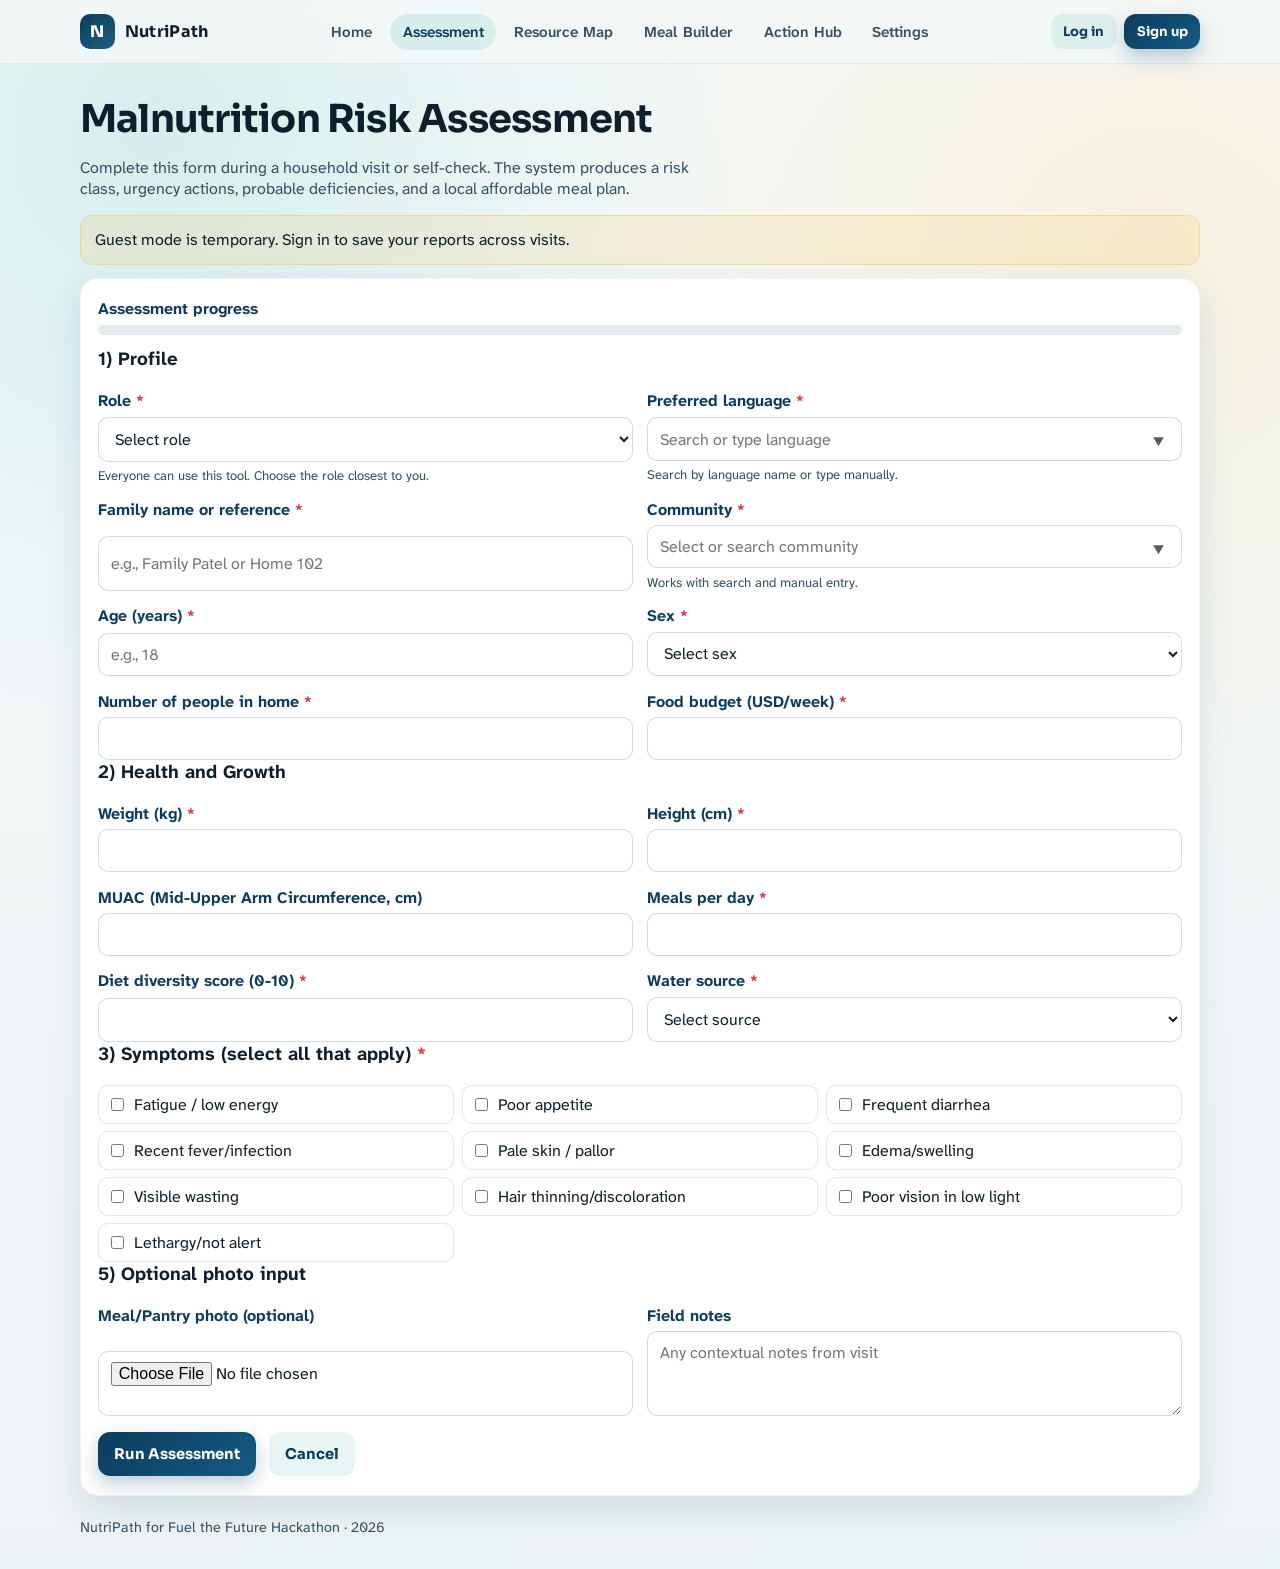
==== commit 528447d0: "Rebuild Learning Hub into Action Hub with intervention tools" ====
--- a/assessment.html
+++ b/assessment.html
@@ -16,7 +16,7 @@
  <a class="nav-link" data-nav="assessment" href="./assessment.html">Assessment</a>
  <a class="nav-link" data-nav="map" href="./map.html">Resource Map</a>
  <a class="nav-link" data-nav="meal" href="./meal-builder.html">Meal Builder</a>
- <a class="nav-link" data-nav="learn" href="./learn.html">Learning Hub</a>
+ <a class="nav-link" data-nav="learn" href="./learn.html">Action Hub</a>
  </nav>
  </div>
  </header>
@@ -230,7 +230,7 @@
  <div class="cta-row section">
  <a class="btn btn-primary" href="./assessment.html" data-i18n="results_run_again">Run Another Assessment</a>
  <a class="btn btn-secondary" href="./meal-builder.html">Open Meal Builder</a>
- <a class="btn btn-secondary" href="./learn.html">Open Learning Hub</a>
+ <a class="btn btn-secondary" href="./learn.html">Open Action Hub</a>
  </div>
  </section>
  </section>
--- a/styles.css
+++ b/styles.css
@@ -805,6 +805,112 @@
   background: #fff;
 }
 
+.action-hero {
+  display: grid;
+  gap: 0.8rem;
+}
+
+.action-tool-grid {
+  display: grid;
+  grid-template-columns: repeat(2, minmax(0, 1fr));
+  gap: 1rem;
+}
+
+.tool-card {
+  display: grid;
+  gap: 0.45rem;
+  align-content: start;
+}
+
+.tool-card h3 {
+  color: var(--primary);
+  margin-bottom: 0;
+}
+
+.tool-result {
+  margin-top: 0.8rem;
+  border: 1px solid rgba(11, 60, 93, 0.12);
+  border-radius: 12px;
+  padding: 0.8rem;
+  background: linear-gradient(180deg, rgba(255, 255, 255, 0.98), rgba(239, 248, 248, 0.94));
+}
+
+.result-head {
+  display: flex;
+  align-items: center;
+  justify-content: space-between;
+  gap: 0.5rem;
+  margin-bottom: 0.45rem;
+}
+
+.severity-badge {
+  display: inline-flex;
+  align-items: center;
+  border-radius: 999px;
+  padding: 0.2rem 0.6rem;
+  font-size: 0.78rem;
+  font-weight: 800;
+  font-family: Sora, sans-serif;
+}
+
+.severity-low {
+  background: rgba(17, 130, 95, 0.14);
+  color: #0f6b4f;
+}
+
+.severity-moderate {
+  background: rgba(244, 185, 66, 0.2);
+  color: #8a5c00;
+}
+
+.severity-high {
+  background: rgba(230, 57, 70, 0.14);
+  color: #9b1021;
+}
+
+.severity-urgent {
+  background: rgba(230, 57, 70, 0.22);
+  color: #87000f;
+}
+
+.tool-action-row {
+  display: flex;
+  flex-wrap: wrap;
+  gap: 0.45rem;
+  margin-top: 0.55rem;
+}
+
+.tool-columns {
+  display: grid;
+  grid-template-columns: repeat(2, minmax(0, 1fr));
+  gap: 0.8rem;
+}
+
+.tool-columns h4 {
+  margin: 0.25rem 0 0.45rem;
+}
+
+.tool-columns ul,
+.tool-columns ol,
+.tool-result ul,
+.tool-result ol {
+  margin: 0;
+  padding-left: 1.05rem;
+  display: grid;
+  gap: 0.35rem;
+}
+
+.voice-last-summary {
+  margin-top: 0.65rem;
+  border: 1px solid rgba(11, 60, 93, 0.1);
+  border-radius: 10px;
+  background: rgba(11, 60, 93, 0.04);
+  padding: 0.6rem;
+  color: var(--ink-soft);
+  font-size: 0.9rem;
+  line-height: 1.35;
+}
+
 .lesson-card-strong {
   display: grid;
   gap: 0.55rem;
@@ -1002,6 +1108,11 @@
     grid-template-columns: 1fr;
   }
 
+  .action-tool-grid,
+  .tool-columns {
+    grid-template-columns: 1fr;
+  }
+
   #resource-map {
     height: 380px;
   }
